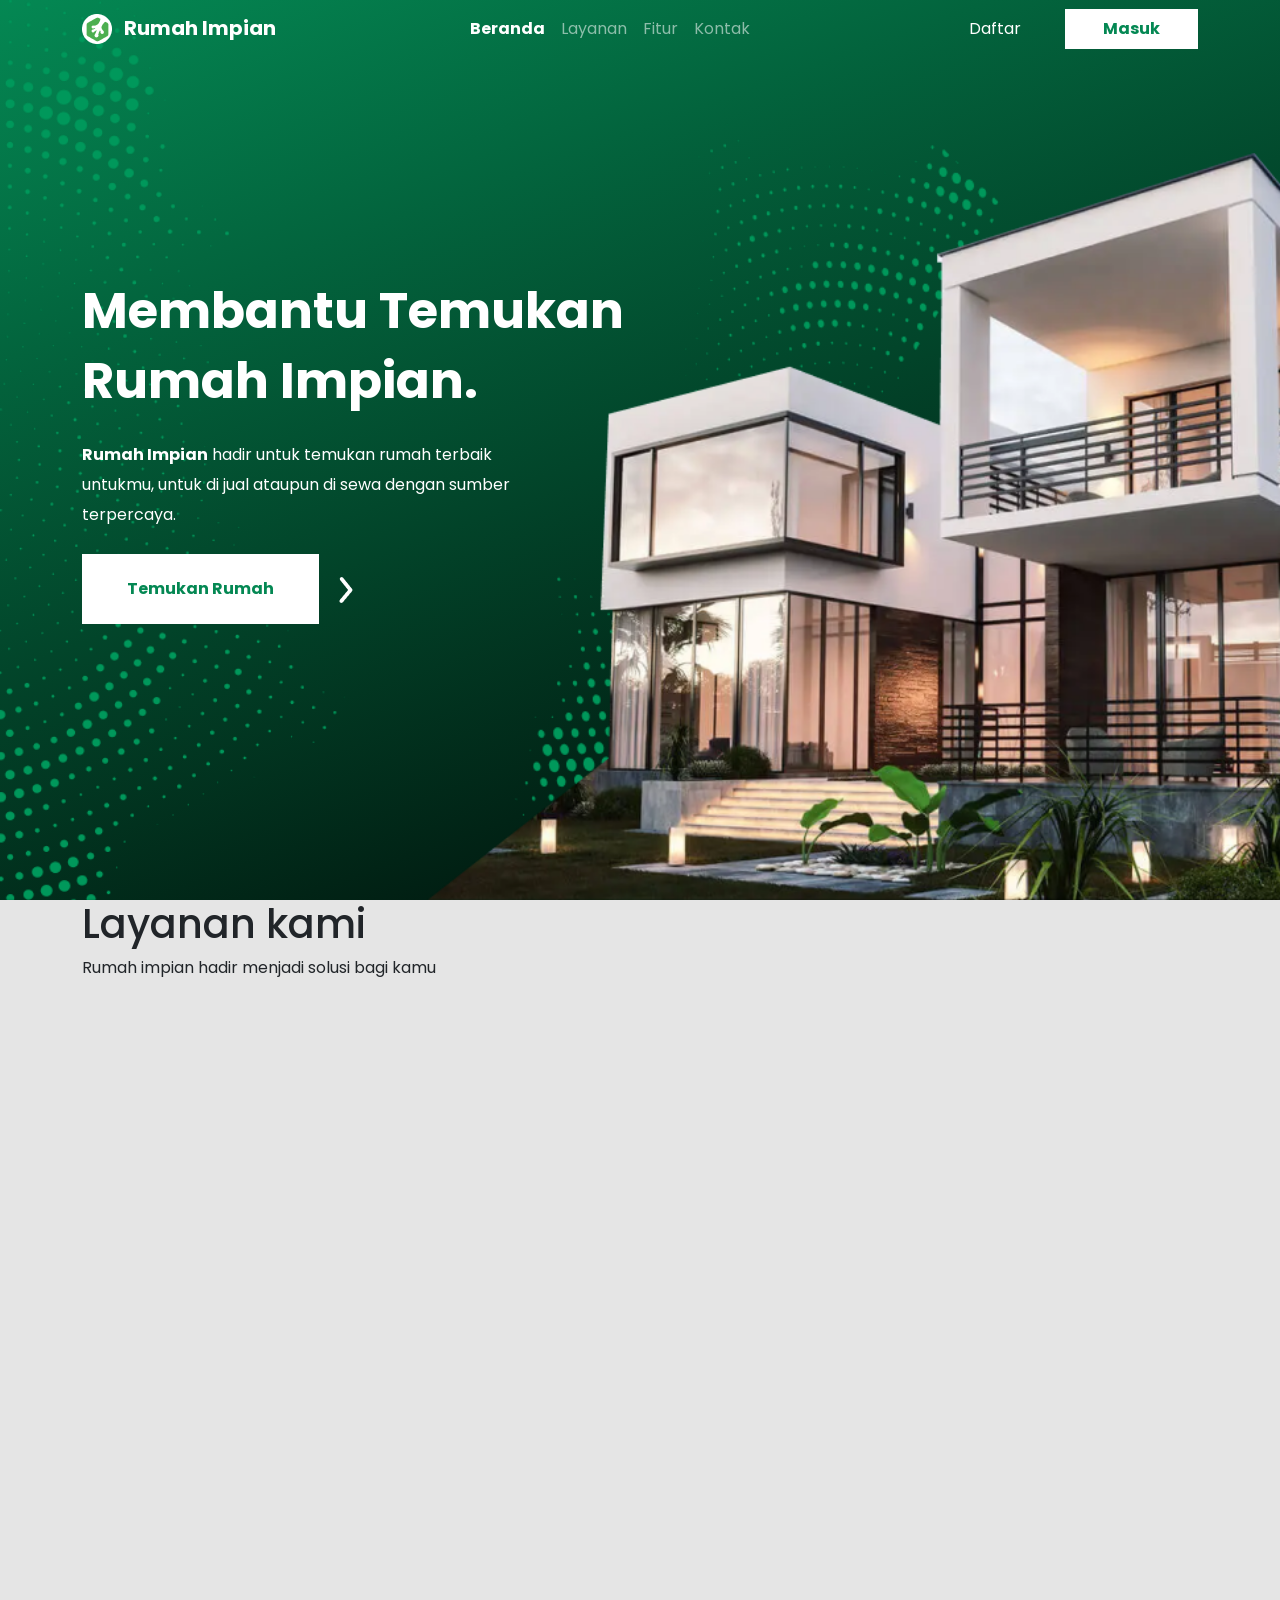
==== index.html @ 8d6813d4 "hero section" ====
<!DOCTYPE html>
<html lang="en">
  <head>
    <meta charset="utf-8" />
    <meta name="viewport" content="width=device-width, initial-scale=1" />
    <title>Rumah Impian</title>
    <link
      href="https://cdn.jsdelivr.net/npm/bootstrap@5.3.8/dist/css/bootstrap.min.css"
      rel="stylesheet"
      integrity="sha384-sRIl4kxILFvY47J16cr9ZwB07vP4J8+LH7qKQnuqkuIAvNWLzeN8tE5YBujZqJLB"
      crossorigin="anonymous"
    />

    <link rel="preconnect" href="https://fonts.googleapis.com" />
    <link rel="preconnect" href="https://fonts.gstatic.com" crossorigin />
    <link
      href="https://fonts.googleapis.com/css2?family=Poppins:wght@400;500;700&display=swap"
      rel="stylesheet"
    />

    <link rel="shortcut icon" href="image/logo rumah impian.png" type="image/x-icon">

    <link rel="stylesheet" href="style.css">
  </head>
  <body>
    <!-- Navbar -->
    <nav class="navbar navbar-expand-lg bg-transparent navbar-dark position-fixed w-100">
      <div class="container">
        <a class="navbar-brand" href="#"> <img src="image/logo rumah impian.png" alt="Logo" width="30" class="d-inline-block align-text-top me-2"> Rumah Impian</a>
        <button
          class="navbar-toggler"
          type="button"
          data-bs-toggle="collapse"
          data-bs-target="#navbarNav"
          aria-controls="navbarNav"
          aria-expanded="false"
          aria-label="Toggle navigation"
        >
          <span class="navbar-toggler-icon"></span>
        </button>
        <div class="collapse navbar-collapse" id="navbarNav">
          <ul class="navbar-nav mx-auto">
            <li class="nav-item">
              <a class="nav-link active" aria-current="page" href="#">Beranda</a>
            </li>
            <li class="nav-item">
              <a class="nav-link" href="#">Layanan</a>
            </li>
            <li class="nav-item">
              <a class="nav-link" href="#">Fitur</a>
            </li>
            <li class="nav-item">
              <a class="nav-link">Kontak</a>
            </li>
          </ul>
          <div>
            <button class="btn-daftar">Daftar</button>
            <button class="btn-masuk">Masuk</button>
          </div>
        </div>
      </div>
    </nav>
    <!-- End Navbar -->

    <!-- section hero -->
    <section id="hero">
      <div class="container h-100">
        <div class="row h-100">
          <div class="col-md-6 my-auto text-hero">
            <h1>Membantu Temukan Rumah Impian.</h1>
            <p class="mt-4 mb-4"><span class="fw-bold">Rumah Impian</span> hadir untuk temukan rumah terbaik untukmu, untuk di jual ataupun di sewa dengan sumber<br> terpercaya.</p>
            <button class="btn-lg">Temukan Rumah </button>
            <img src="image/arrow.png" alt="">
          </div>
        </div>
        <img src="image/hero benner.png" alt="" class="position-absolute end-0 bottom-0 h-100">
        <img src="image/accent baner.png" alt="" class="position-absolute start-0 top-0 h-100 accent-banner">
      </div>
    </section>
    <!--end section layanan-->
    <section id="our-service">
      <div class="container h-100"> 
        <div class="row"></div>
        <div class="col-md"></div>
        <h1>Layanan kami</h1>
        <p>Rumah impian hadir menjadi solusi bagi kamu</p>
      </div>

    </section>
    <!-- End Section hero -->

    <script
      src="https://cdn.jsdelivr.net/npm/bootstrap@5.3.8/dist/js/bootstrap.bundle.min.js"
      integrity="sha384-FKyoEForCGlyvwx9Hj09JcYn3nv7wiPVlz7YYwJrWVcXK/BmnVDxM+D2scQbITxI"
      crossorigin="anonymous"
    ></script>
  </body>
</html>
---- style.css ----
:root{
    --pr-hijau: #048853;
}

body{
    font-family: "Poppins";
    background-color: #E5E5E5;
    
}

.navbar{
    z-index: 3;
}
*{
    z-index: 2;
}
.accent-banner{
    z-index: 1;
}

/* navbar style */
.navbar-brand{
    font-size: 20px;
    font-weight: 700;
}
.nav-link.active{
    font-size: 16px;
    font-weight: 700;
}
.nav-link{
    font-size: 16px;
    font-weight: 400;
}
.btn-masuk{
    width: 133px;
    height: 40px;
    background-color: #fff;
    border: none;
    font-size: 16px;
    font-weight: 700;
    color: var(--pr-hijau);
}
.btn-daftar{
    width: 133px;
    height: 40px;
    background-color: transparent;
    border: none;
    font-size: 16px;
    font-weight: 400;
    color: #fff;
}
/* navbar end */

/* Style Hero */
#hero{
    background: linear-gradient(160deg, var(--pr-hijau), #000);
    height: 100vh;
}
.text-hero h1{
    font-size: 50px;
    font-weight: 700;
    color: #fff;
    line-height: 70px;
}
.text-hero p{
    font-size: 16px;
    font-weight: 400;
    color: #fff;
    line-height: 30px;
    width: 85%;
}
.btn-lg{
    width: 237px;
    height: 70px;
    font-size: 16px;
    font-weight: 700;
    background-color: #fff;
    color: var(--pr-hijau);
    border: none;
}
/* End Style Hero */

/* layanan style */
#our-service{
    height:100vh;
}
/* end layanan */
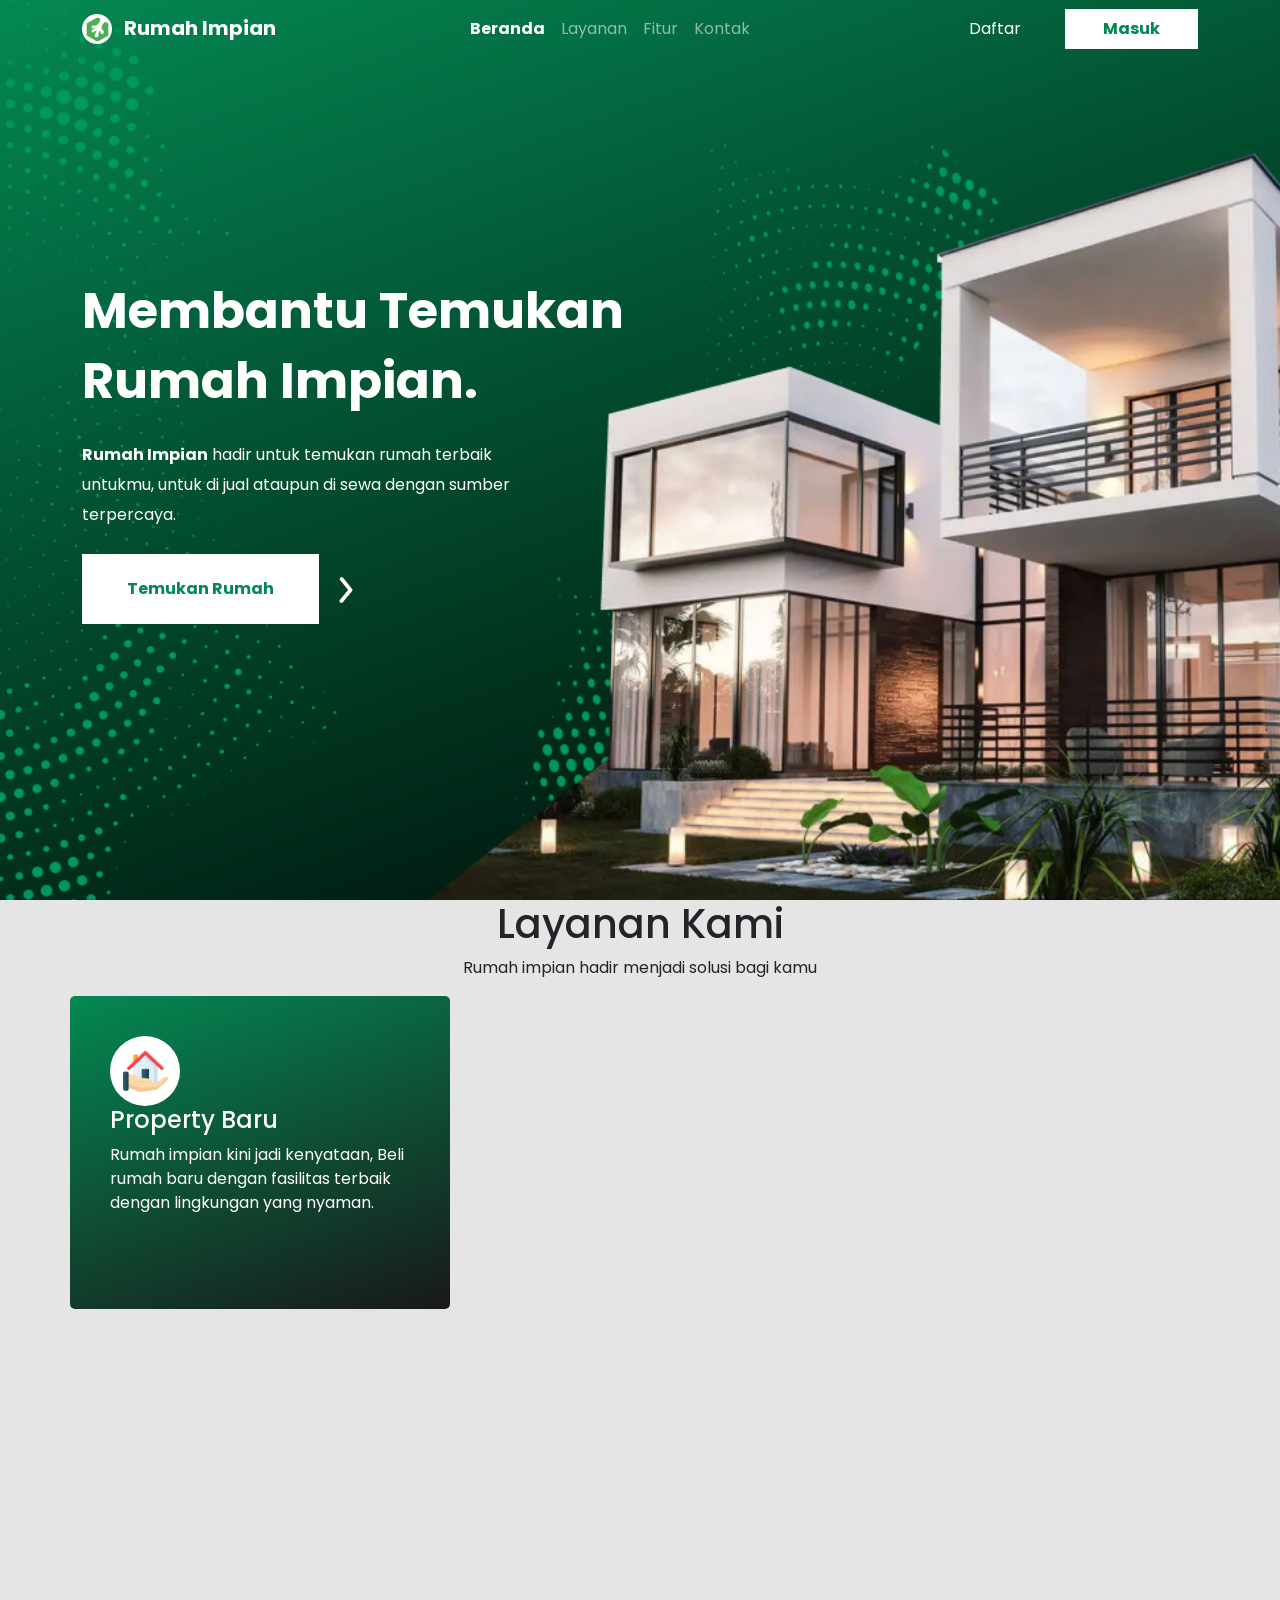
==== commit a5560bd1: "layanan" ====
--- a/index.html
+++ b/index.html
@@ -76,15 +76,32 @@
         <img src="image/hero benner.png" alt="" class="position-absolute end-0 bottom-0 h-100">
         <img src="image/accent baner.png" alt="" class="position-absolute start-0 top-0 h-100 accent-banner">
       </div>
+      
     </section>
     <!--end section layanan-->
     <section id="our-service">
-      <div class="container h-100"> 
-        <div class="row"></div>
-        <div class="col-md"></div>
-        <h1>Layanan kami</h1>
-        <p>Rumah impian hadir menjadi solusi bagi kamu</p>
+     <div class="container">
+      <div class="row">
+        <div class="col-md text-center">
+          <h1>Layanan Kami</h1>
+          <p>Rumah impian hadir menjadi solusi bagi kamu</p>
+        </div>
       </div>
+      <div class="row">
+        <div class="col-md-4 card-layanan">
+          <div class="container-img position-relative">
+            <img src="image/house 1.png" alt="" height="45">
+          </div>
+          <h4>Property Baru</h4>
+          <p>
+            Rumah impian kini jadi kenyataan, Beli 
+            rumah baru dengan fasilitas terbaik
+            dengan lingkungan yang nyaman.
+          </p>
+        </div>
+      </div>
+     </div>
+
 
     </section>
     <!-- End Section hero -->
--- a/style.css
+++ b/style.css
@@ -84,4 +84,24 @@
 #our-service{
     height:100vh;
 }
-/* end layanan */+.container-img{
+    display: flex;
+    justify-content: center;
+    align-items: center;
+    height: 70px;
+    width: 70px;
+    border-radius: 50%;
+   background-color: #fff;
+
+}
+.card-layanan{
+height: 313px;
+padding: 40px;
+background: linear-gradient(160deg, var(--pr-hijau), #000000e4);
+border-radius: 5px;
+color: #fff;
+
+
+}
+
+
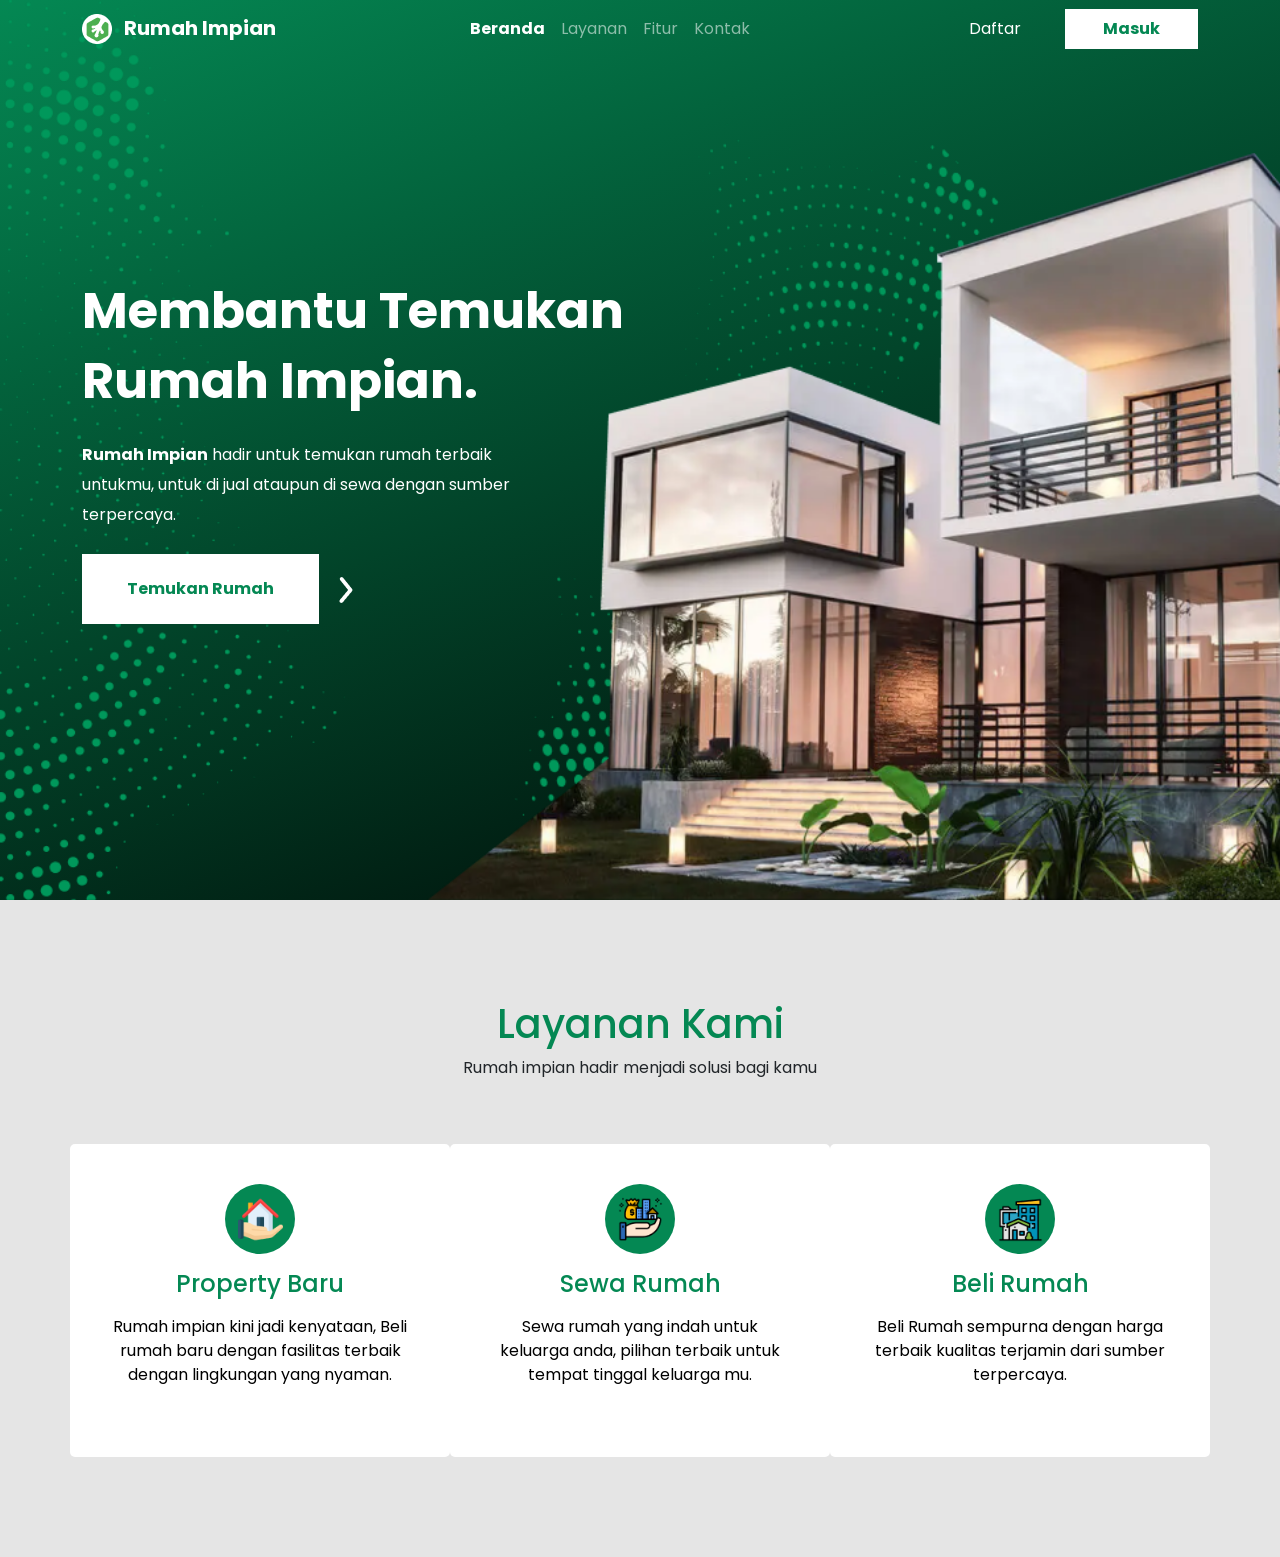
==== commit e5409851: "roww" ====
--- a/index.html
+++ b/index.html
@@ -82,23 +82,48 @@
     <section id="our-service">
      <div class="container">
       <div class="row">
-        <div class="col-md text-center">
-          <h1>Layanan Kami</h1>
+        <div class="col-12 text-center">
+          <h1 class="kaa">Layanan Kami</h1>
           <p>Rumah impian hadir menjadi solusi bagi kamu</p>
         </div>
       </div>
-      <div class="row">
+      <div class="row mt-5 ">
         <div class="col-md-4 card-layanan">
-          <div class="container-img position-relative">
+          <div class="container-img position-relative mx-auto">
             <img src="image/house 1.png" alt="" height="45">
           </div>
-          <h4>Property Baru</h4>
-          <p>
+          <h4 class="mt-3 mb-3 text-center"> Property Baru</h4>
+          <p class=" text-center">
             Rumah impian kini jadi kenyataan, Beli 
             rumah baru dengan fasilitas terbaik
             dengan lingkungan yang nyaman.
           </p>
         </div>
+
+        <div class="col-md-4 card-layanan">
+          <div class="container-img position-relative mx-auto">
+            <img src="image/assets 1 (1).png" alt="" height="45">
+          </div>
+          <h4 class="mt-3 mb-3 text-center">Sewa Rumah</h4>
+          <p class=" text-center">
+            Sewa rumah yang indah untuk keluarga 
+            anda, pilihan terbaik untuk tempat 
+            tinggal keluarga mu.
+          </p>
+        </div>
+
+        <div class="col-md-4 card-layanan">
+          <div class="container-img position-relative mx-auto">
+            <img src="image/town 1.png" alt="" height="45">
+          </div>
+          <h4 class="mt-3 mb-3 text-center">Beli Rumah</h4>
+          <p class=" text-center">
+            Beli Rumah sempurna dengan harga 
+            terbaik kualitas terjamin dari sumber 
+            terpercaya.
+          </p>
+        </div>
+      </div>
       </div>
      </div>
 
--- a/style.css
+++ b/style.css
@@ -82,8 +82,10 @@
 
 /* layanan style */
 #our-service{
-    height:100vh;
+    padding: 100px 0;
 }
+
+
 .container-img{
     display: flex;
     justify-content: center;
@@ -91,17 +93,69 @@
     height: 70px;
     width: 70px;
     border-radius: 50%;
-   background-color: #fff;
+   background-color:var(--pr-hijau);
 
 }
 .card-layanan{
 height: 313px;
 padding: 40px;
+background-color: #fff;
+border-radius: 5px;
+color: #fff;
+
+
+
+}
+
+.card-layanan:hover{
+height: 313px;
+padding: 40px;
 background: linear-gradient(160deg, var(--pr-hijau), #000000e4);
 border-radius: 5px;
-color: #fff;
+
 
 
 }
 
 
+.card-layanan h4{
+ font-size: 24px;
+ font-weight: 500;
+ color:var(--pr-hijau);
+
+}
+
+.card-layanan p{
+    color: #000;
+}
+
+
+.card-layana:hover{
+weight: 313px;
+padding: 40px;
+background: linear-gradient(160deg, var(--pr-hijau), #000000e4);
+border-radius: 5px;
+
+
+}
+
+
+.card-layanan:hover h4{
+ font-size: 24px;
+ font-weight: 500;
+ color: #fff;
+}
+
+.card-layanan:hover p{
+  color: #fff;
+}
+
+.card-layanan:hover .container-img{
+    background-color: #fff;
+
+}
+
+.kaa{
+    color: var(--pr-hijau);
+}
+
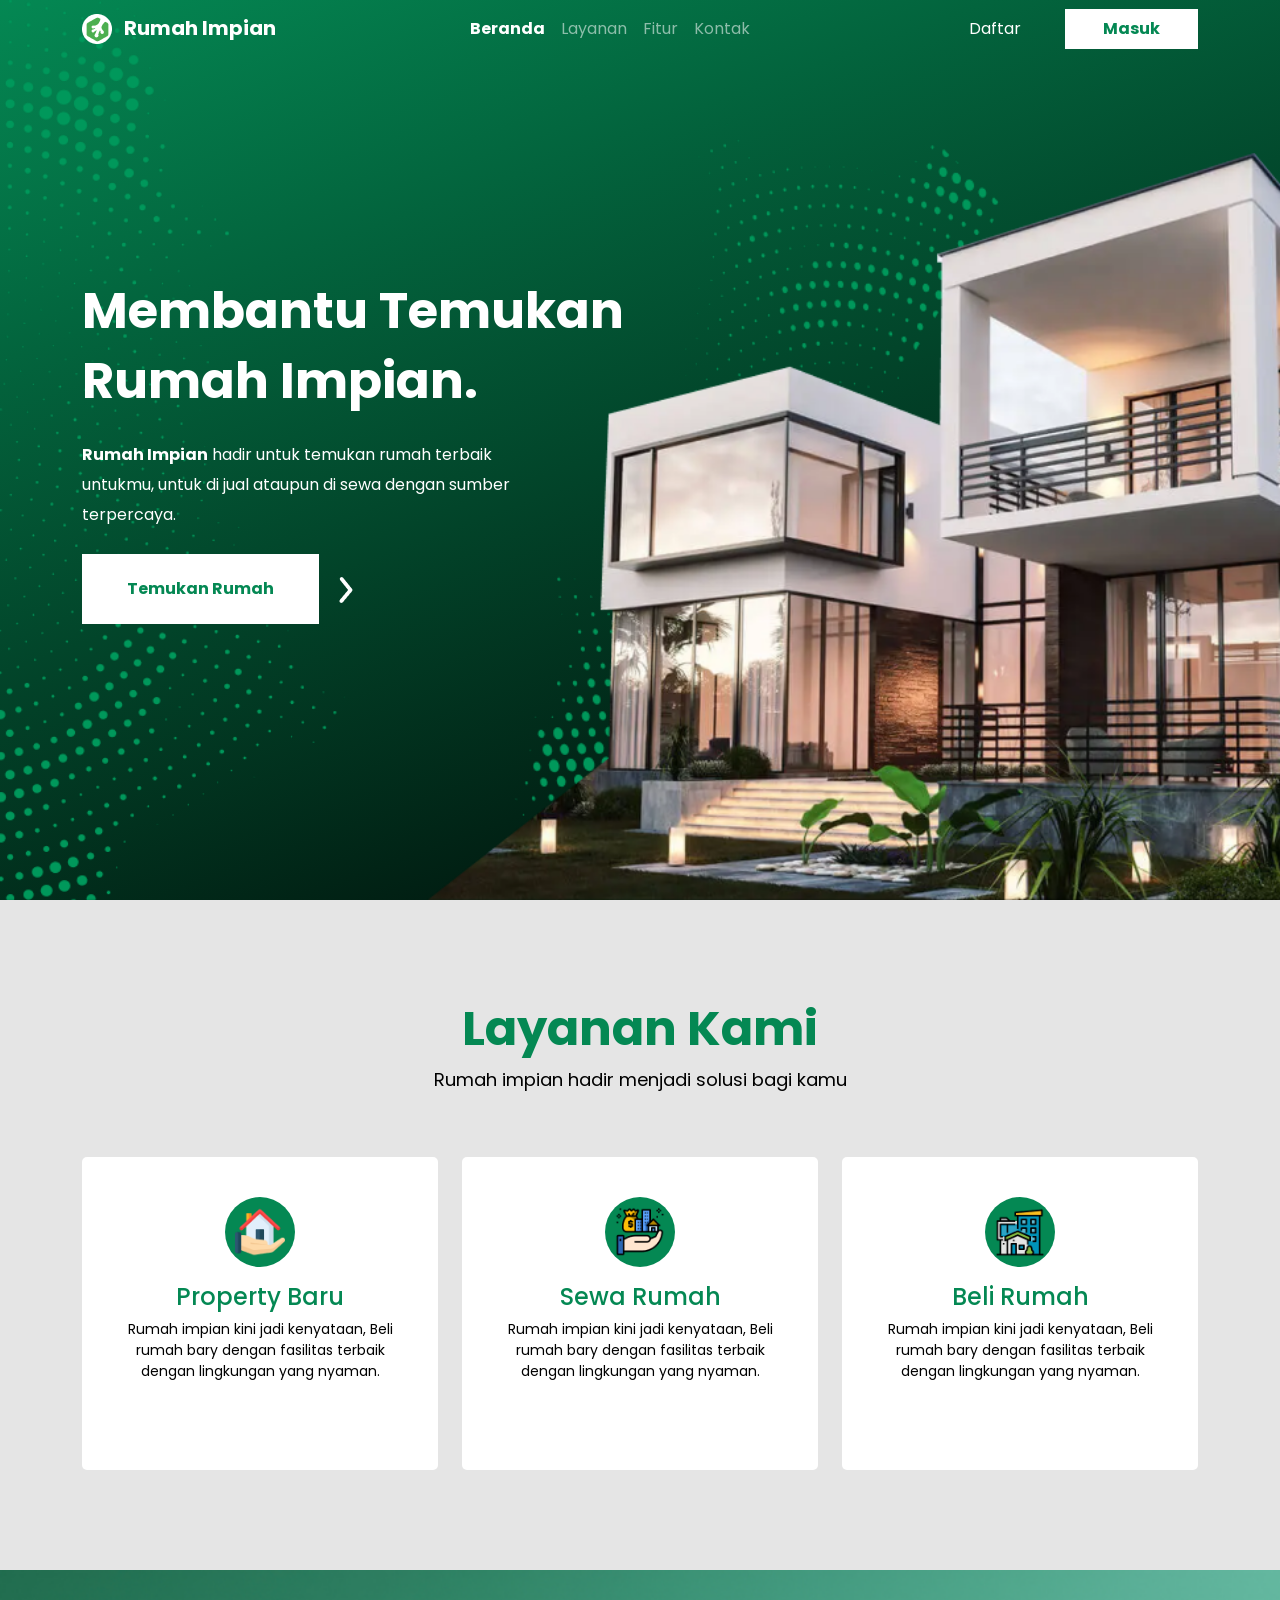
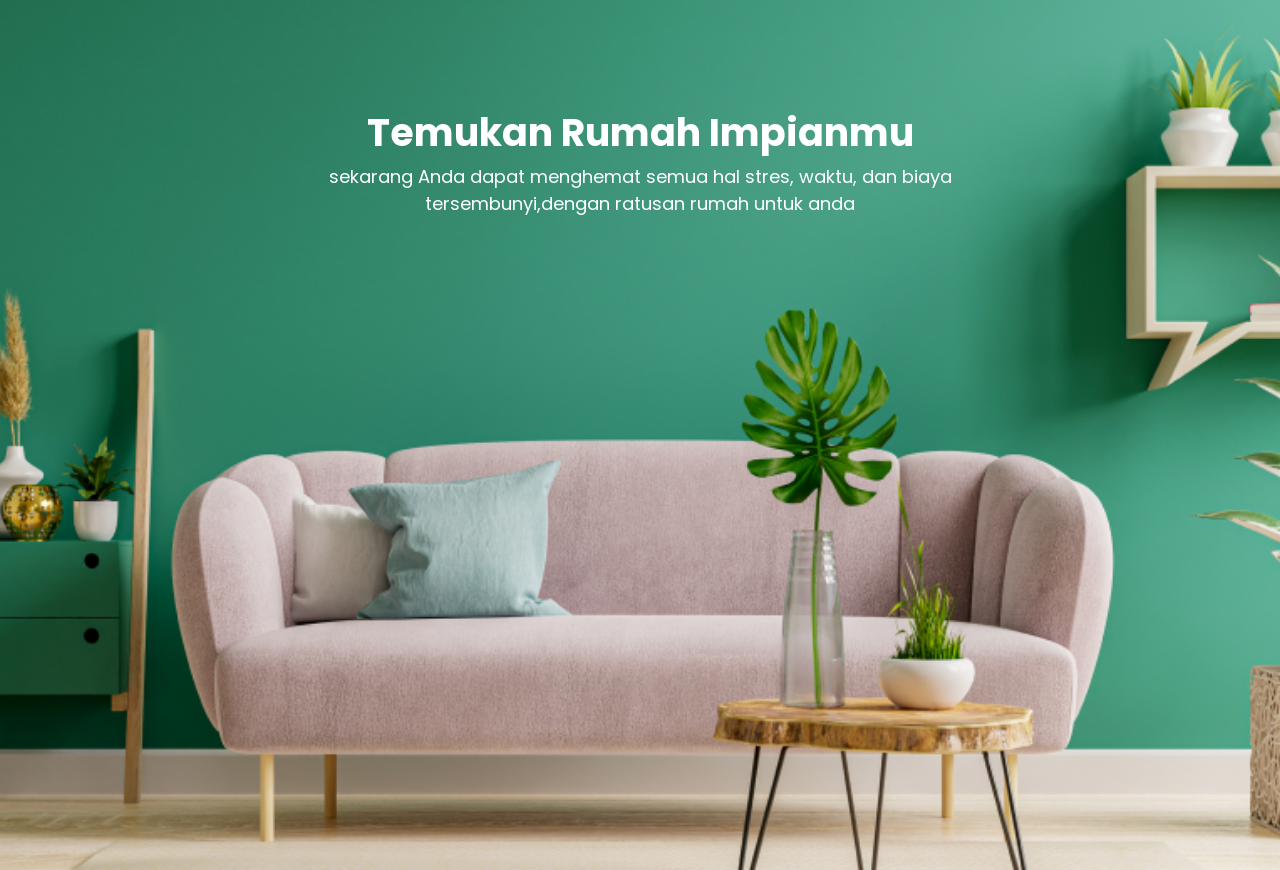
==== commit dd9cbde5: "pesan" ====
--- a/index.html
+++ b/index.html
@@ -68,68 +68,96 @@
         <div class="row h-100">
           <div class="col-md-6 my-auto text-hero">
             <h1>Membantu Temukan Rumah Impian.</h1>
-            <p class="mt-4 mb-4"><span class="fw-bold">Rumah Impian</span> hadir untuk temukan rumah terbaik untukmu, untuk di jual ataupun di sewa dengan sumber<br> terpercaya.</p>
-            <button class="btn-lg">Temukan Rumah </button>
-            <img src="image/arrow.png" alt="">
+            <p class="mt-4 mb-4">
+              <span class="fw-bold">Rumah Impian</span> hadir untuk temukan
+              rumah terbaik untukmu, untuk di jual ataupun di sewa dengan sumber
+              terpercaya.
+            </p>
+            <button class="btn-lg">Temukan Rumah</button>
+            <img src="image/arrow.png" alt="" />
           </div>
         </div>
-        <img src="image/hero benner.png" alt="" class="position-absolute end-0 bottom-0 h-100">
-        <img src="image/accent baner.png" alt="" class="position-absolute start-0 top-0 h-100 accent-banner">
+        <img
+          src="image/hero benner.png"
+          alt=""
+          class="position-absolute end-0 bottom-0 h-100"
+        />
+        <img
+          src="image/accent baner.png"
+          alt=""
+          class="position-absolute start-0 top-0 h-100 accent-banner"
+        />
       </div>
-      
-    </section>
-    <!--end section layanan-->
+   
+    <!-- end section hero -->
+
+
+    <!-- section layanan -->
     <section id="our-service">
-     <div class="container">
-      <div class="row">
-        <div class="col-12 text-center">
-          <h1 class="kaa">Layanan Kami</h1>
-          <p>Rumah impian hadir menjadi solusi bagi kamu</p>
+      <div class="container">
+        <div class="row">
+          <div class="col-12 text-center">
+            <h1>Layanan Kami</h1>
+            <p>Rumah impian hadir menjadi solusi bagi kamu</p>
+          </div>
+        </div>
+        <div class="row mt-5">
+          <div class="col-md-4">
+            <div class="card-layanan text-center">
+              <div class="container-img position-relative mx-auto">
+                <img src="image/house 1.png" alt="" class="position-absolute top-50 start-50 translate-middle" height="50"/>
+              </div>
+              <h4 class="mt-3">Property Baru</h4>
+              <p class="mt-2">
+                Rumah impian kini jadi kenyataan, Beli rumah bary dengan
+                fasilitas terbaik dengan lingkungan yang nyaman.
+              </p>
+            </div>
+          </div>
+          <div class="col-md-4">
+            <div class="card-layanan text-center">
+              <div class="container-img position-relative mx-auto">
+                <img src="image/assets 1 (1).png" alt="" class="position-absolute top-50 start-50 translate-middle" height="50"/>
+              </div>
+              <h4 class="mt-3">Sewa Rumah</h4>
+              <p class="mt-2">
+                Rumah impian kini jadi kenyataan, Beli rumah bary dengan
+                fasilitas terbaik dengan lingkungan yang nyaman.
+              </p>
+            </div>
+          </div>
+          <div class="col-md-4">
+            <div class="card-layanan text-center">
+              <div class="container-img position-relative mx-auto">
+                <img src="image/town 1.png" alt="" class="position-absolute top-50 start-50 translate-middle" height="50"/>
+              </div>
+              <h4 class="mt-3">Beli Rumah</h4>
+              <p class="mt-2">
+                Rumah impian kini jadi kenyataan, Beli rumah bary dengan
+                fasilitas terbaik dengan lingkungan yang nyaman.
+              </p>
+            </div>
+          </div>
         </div>
       </div>
-      <div class="row mt-5 ">
-        <div class="col-md-4 card-layanan">
-          <div class="container-img position-relative mx-auto">
-            <img src="image/house 1.png" alt="" height="45">
+    </section>
+
+    <!-- end section layanan -->
+
+    <!--secion temukan rumah-->
+    <section id ="temukan-rumah">
+      <div class="con">
+        <div class="row">
+          <div class="col-12 text-center">
+            <h1 class="tmk-rumah">Temukan Rumah Impianmu</h1>
+            <p class="sub-tmk-rmh">sekarang Anda dapat menghemat semua hal stres, waktu,
+              dan biaya<br> tersembunyi,dengan ratusan rumah untuk anda</p>
+
           </div>
-          <h4 class="mt-3 mb-3 text-center"> Property Baru</h4>
-          <p class=" text-center">
-            Rumah impian kini jadi kenyataan, Beli 
-            rumah baru dengan fasilitas terbaik
-            dengan lingkungan yang nyaman.
-          </p>
-        </div>
-
-        <div class="col-md-4 card-layanan">
-          <div class="container-img position-relative mx-auto">
-            <img src="image/assets 1 (1).png" alt="" height="45">
-          </div>
-          <h4 class="mt-3 mb-3 text-center">Sewa Rumah</h4>
-          <p class=" text-center">
-            Sewa rumah yang indah untuk keluarga 
-            anda, pilihan terbaik untuk tempat 
-            tinggal keluarga mu.
-          </p>
-        </div>
-
-        <div class="col-md-4 card-layanan">
-          <div class="container-img position-relative mx-auto">
-            <img src="image/town 1.png" alt="" height="45">
-          </div>
-          <h4 class="mt-3 mb-3 text-center">Beli Rumah</h4>
-          <p class=" text-center">
-            Beli Rumah sempurna dengan harga 
-            terbaik kualitas terjamin dari sumber 
-            terpercaya.
-          </p>
         </div>
       </div>
-      </div>
-     </div>
-
-
-    </section>
-    <!-- End Section hero -->
+      </section>
+    <!--end section temukan rumah-->
 
     <script
       src="https://cdn.jsdelivr.net/npm/bootstrap@5.3.8/dist/js/bootstrap.bundle.min.js"
--- a/style.css
+++ b/style.css
@@ -83,79 +83,86 @@
 /* layanan style */
 #our-service{
     padding: 100px 0;
+    width: 100%;
+}
+h1{
+    font-size: 48px;
+    font-weight: 700;
+    color: var(--pr-hijau);
+}
+p{
+    font-size: 18px;
+    font-weight: 400;
+    color: #000;
+}
+.card-layanan{
+    height: 313px;
+    border-radius: 5px;
+    background-color: #fff;
+    padding: 40px;
+    transition: all 0.1s ease-in;
+}
+.container-img{
+    height: 70px;
+    width: 70px;
+    background-color: var(--pr-hijau);
+    border-radius: 50%;
+    transition: all 0.1s ease-in;
+}
+.card-layanan h4{
+    font-size: 24px;
+    font-weight: 500;
+    color:var(--pr-hijau);
+    transition: all 0.1s ease-in;
+}
+.card-layanan p{
+    font-size: 14px;
+    font-weight: 400;
+    color:#000;
+    transition: all 0.1s ease-in;
 }
 
+/* hover card */
+.card-layanan:hover{
+    background: linear-gradient(160deg, var(--pr-hijau), #000);
+    transition: all 0.1s ease-in;
+}
+.card-layanan:hover .container-img{
+    background-color: #fff;
+    transition: all 0.1s ease-in;
+}
+.card-layanan:hover h4{
+    color: #fff;
+    transition: all 0.1s ease-in;
+}
+.card-layanan:hover p{
+    color: #fff;
+    transition: all 0.1s ease-in;
+}
+/* end hover card */
+/* end layanan */
 
-.container-img{
-    display: flex;
-    justify-content: center;
-    align-items: center;
-    height: 70px;
-    width: 70px;
-    border-radius: 50%;
-   background-color:var(--pr-hijau);
-
-}
-.card-layanan{
-height: 313px;
-padding: 40px;
-background-color: #fff;
-border-radius: 5px;
-color: #fff;
-
-
+/* style temukan rumah */
+#temukan-rumah{
+ height: 100vh;
+ background-image: url(image/bebas.png);
+ background-repeat: no-repeat;
+ background-size: cover;
+ background-position: center;
 
 }
 
-.card-layanan:hover{
-height: 313px;
-padding: 40px;
-background: linear-gradient(160deg, var(--pr-hijau), #000000e4);
-border-radius: 5px;
-
-
+.tmk-rumah{
+font-size: 38px;
+font-weight: 700;
+color: #fff;
+margin-top: 140px;
 
 }
 
-
-.card-layanan h4{
- font-size: 24px;
- font-weight: 500;
- color:var(--pr-hijau);
+.sub-tmk-rmh{
+font-weight: 400;
+color: #fff;
 
 }
-
-.card-layanan p{
-    color: #000;
-}
-
-
-.card-layana:hover{
-weight: 313px;
-padding: 40px;
-background: linear-gradient(160deg, var(--pr-hijau), #000000e4);
-border-radius: 5px;
-
-
-}
-
-
-.card-layanan:hover h4{
- font-size: 24px;
- font-weight: 500;
- color: #fff;
-}
-
-.card-layanan:hover p{
-  color: #fff;
-}
-
-.card-layanan:hover .container-img{
-    background-color: #fff;
-
-}
-
-.kaa{
-    color: var(--pr-hijau);
-}
-
+/*end style temukan rumah*/
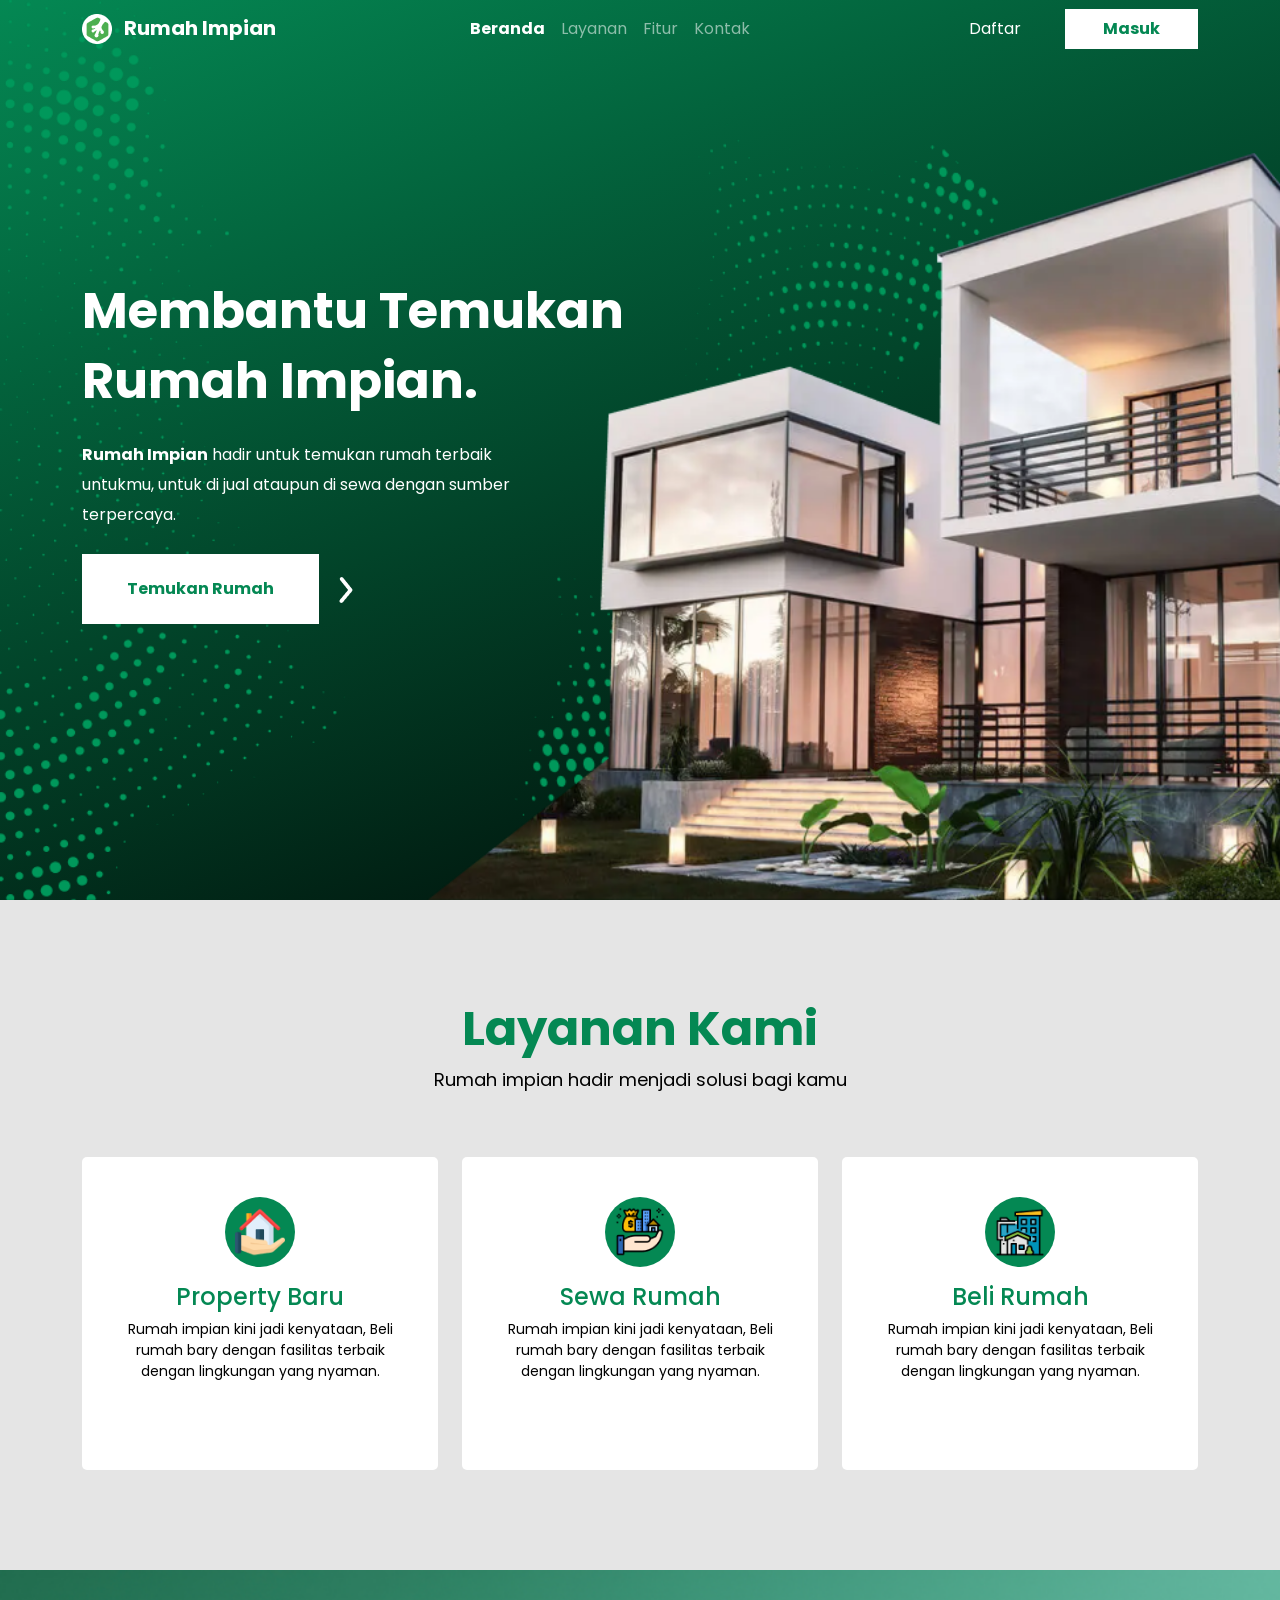
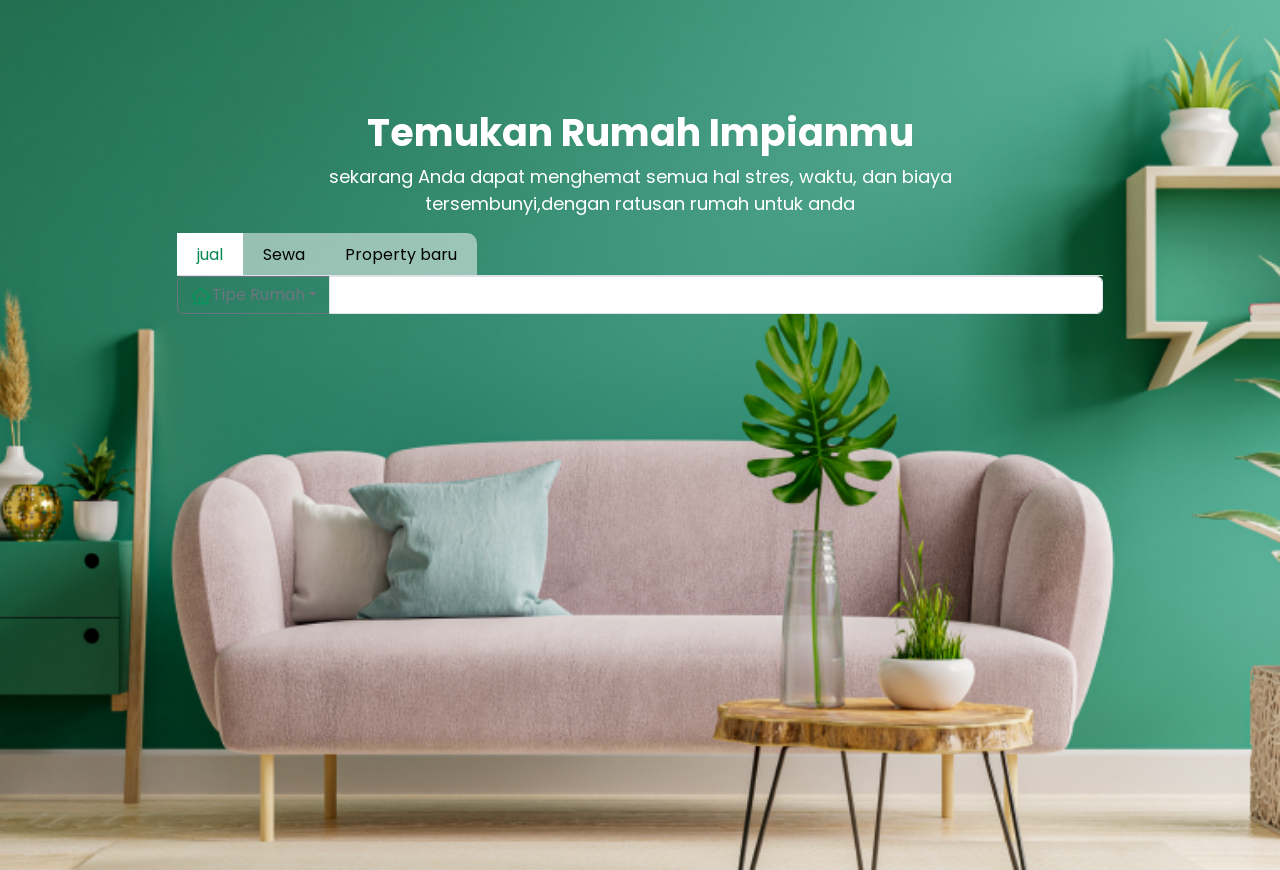
==== commit 8530659e: "beres bikin teb-teb" ====
--- a/index.html
+++ b/index.html
@@ -1,94 +1,75 @@
 <!DOCTYPE html>
 <html lang="en">
-  <head>
-    <meta charset="utf-8" />
-    <meta name="viewport" content="width=device-width, initial-scale=1" />
-    <title>Rumah Impian</title>
-    <link
-      href="https://cdn.jsdelivr.net/npm/bootstrap@5.3.8/dist/css/bootstrap.min.css"
-      rel="stylesheet"
-      integrity="sha384-sRIl4kxILFvY47J16cr9ZwB07vP4J8+LH7qKQnuqkuIAvNWLzeN8tE5YBujZqJLB"
-      crossorigin="anonymous"
-    />
 
-    <link rel="preconnect" href="https://fonts.googleapis.com" />
-    <link rel="preconnect" href="https://fonts.gstatic.com" crossorigin />
-    <link
-      href="https://fonts.googleapis.com/css2?family=Poppins:wght@400;500;700&display=swap"
-      rel="stylesheet"
-    />
+<head>
+  <meta charset="utf-8" />
+  <meta name="viewport" content="width=device-width, initial-scale=1" />
+  <title>Rumah Impian</title>
+  <link href="https://cdn.jsdelivr.net/npm/bootstrap@5.3.8/dist/css/bootstrap.min.css" rel="stylesheet"
+    integrity="sha384-sRIl4kxILFvY47J16cr9ZwB07vP4J8+LH7qKQnuqkuIAvNWLzeN8tE5YBujZqJLB" crossorigin="anonymous" />
 
-    <link rel="shortcut icon" href="image/logo rumah impian.png" type="image/x-icon">
+  <link rel="preconnect" href="https://fonts.googleapis.com" />
+  <link rel="preconnect" href="https://fonts.gstatic.com" crossorigin />
+  <link href="https://fonts.googleapis.com/css2?family=Poppins:wght@400;500;700&display=swap" rel="stylesheet" />
 
-    <link rel="stylesheet" href="style.css">
-  </head>
-  <body>
-    <!-- Navbar -->
-    <nav class="navbar navbar-expand-lg bg-transparent navbar-dark position-fixed w-100">
-      <div class="container">
-        <a class="navbar-brand" href="#"> <img src="image/logo rumah impian.png" alt="Logo" width="30" class="d-inline-block align-text-top me-2"> Rumah Impian</a>
-        <button
-          class="navbar-toggler"
-          type="button"
-          data-bs-toggle="collapse"
-          data-bs-target="#navbarNav"
-          aria-controls="navbarNav"
-          aria-expanded="false"
-          aria-label="Toggle navigation"
-        >
-          <span class="navbar-toggler-icon"></span>
-        </button>
-        <div class="collapse navbar-collapse" id="navbarNav">
-          <ul class="navbar-nav mx-auto">
-            <li class="nav-item">
-              <a class="nav-link active" aria-current="page" href="#">Beranda</a>
-            </li>
-            <li class="nav-item">
-              <a class="nav-link" href="#">Layanan</a>
-            </li>
-            <li class="nav-item">
-              <a class="nav-link" href="#">Fitur</a>
-            </li>
-            <li class="nav-item">
-              <a class="nav-link">Kontak</a>
-            </li>
-          </ul>
-          <div>
-            <button class="btn-daftar">Daftar</button>
-            <button class="btn-masuk">Masuk</button>
-          </div>
+  <link rel="shortcut icon" href="image/logo rumah impian.png" type="image/x-icon">
+
+  <link rel="stylesheet" href="style.css">
+</head>
+
+<body>
+  <!-- Navbar -->
+  <nav class="navbar navbar-expand-lg bg-transparent navbar-dark position-fixed w-100">
+    <div class="container">
+      <a class="navbar-brand" href="#"> <img src="image/logo rumah impian.png" alt="Logo" width="30"
+          class="d-inline-block align-text-top me-2"> Rumah Impian</a>
+      <button class="navbar-toggler" type="button" data-bs-toggle="collapse" data-bs-target="#navbarNav"
+        aria-controls="navbarNav" aria-expanded="false" aria-label="Toggle navigation">
+        <span class="navbar-toggler-icon"></span>
+      </button>
+      <div class="collapse navbar-collapse" id="navbarNav">
+        <ul class="navbar-nav mx-auto">
+          <li class="nav-item">
+            <a class="nav-link active" aria-current="page" href="#">Beranda</a>
+          </li>
+          <li class="nav-item">
+            <a class="nav-link" href="#">Layanan</a>
+          </li>
+          <li class="nav-item">
+            <a class="nav-link" href="#">Fitur</a>
+          </li>
+          <li class="nav-item">
+            <a class="nav-link">Kontak</a>
+          </li>
+        </ul>
+        <div>
+          <button class="btn-daftar">Daftar</button>
+          <button class="btn-masuk">Masuk</button>
         </div>
       </div>
-    </nav>
-    <!-- End Navbar -->
+    </div>
+  </nav>
+  <!-- End Navbar -->
 
-    <!-- section hero -->
-    <section id="hero">
-      <div class="container h-100">
-        <div class="row h-100">
-          <div class="col-md-6 my-auto text-hero">
-            <h1>Membantu Temukan Rumah Impian.</h1>
-            <p class="mt-4 mb-4">
-              <span class="fw-bold">Rumah Impian</span> hadir untuk temukan
-              rumah terbaik untukmu, untuk di jual ataupun di sewa dengan sumber
-              terpercaya.
-            </p>
-            <button class="btn-lg">Temukan Rumah</button>
-            <img src="image/arrow.png" alt="" />
-          </div>
+  <!-- section hero -->
+  <section id="hero">
+    <div class="container h-100">
+      <div class="row h-100">
+        <div class="col-md-6 my-auto text-hero">
+          <h1>Membantu Temukan Rumah Impian.</h1>
+          <p class="mt-4 mb-4">
+            <span class="fw-bold">Rumah Impian</span> hadir untuk temukan
+            rumah terbaik untukmu, untuk di jual ataupun di sewa dengan sumber
+            terpercaya.
+          </p>
+          <button class="btn-lg">Temukan Rumah</button>
+          <img src="image/arrow.png" alt="" />
         </div>
-        <img
-          src="image/hero benner.png"
-          alt=""
-          class="position-absolute end-0 bottom-0 h-100"
-        />
-        <img
-          src="image/accent baner.png"
-          alt=""
-          class="position-absolute start-0 top-0 h-100 accent-banner"
-        />
       </div>
-   
+      <img src="image/hero benner.png" alt="" class="position-absolute end-0 bottom-0 h-100" />
+      <img src="image/accent baner.png" alt="" class="position-absolute start-0 top-0 h-100 accent-banner" />
+    </div>
+
     <!-- end section hero -->
 
 
@@ -105,7 +86,8 @@
           <div class="col-md-4">
             <div class="card-layanan text-center">
               <div class="container-img position-relative mx-auto">
-                <img src="image/house 1.png" alt="" class="position-absolute top-50 start-50 translate-middle" height="50"/>
+                <img src="image/house 1.png" alt="" class="position-absolute top-50 start-50 translate-middle"
+                  height="50" />
               </div>
               <h4 class="mt-3">Property Baru</h4>
               <p class="mt-2">
@@ -117,7 +99,8 @@
           <div class="col-md-4">
             <div class="card-layanan text-center">
               <div class="container-img position-relative mx-auto">
-                <img src="image/assets 1 (1).png" alt="" class="position-absolute top-50 start-50 translate-middle" height="50"/>
+                <img src="image/assets 1 (1).png" alt="" class="position-absolute top-50 start-50 translate-middle"
+                  height="50" />
               </div>
               <h4 class="mt-3">Sewa Rumah</h4>
               <p class="mt-2">
@@ -129,7 +112,8 @@
           <div class="col-md-4">
             <div class="card-layanan text-center">
               <div class="container-img position-relative mx-auto">
-                <img src="image/town 1.png" alt="" class="position-absolute top-50 start-50 translate-middle" height="50"/>
+                <img src="image/town 1.png" alt="" class="position-absolute top-50 start-50 translate-middle"
+                  height="50" />
               </div>
               <h4 class="mt-3">Beli Rumah</h4>
               <p class="mt-2">
@@ -145,8 +129,8 @@
     <!-- end section layanan -->
 
     <!--secion temukan rumah-->
-    <section id ="temukan-rumah">
-      <div class="con">
+    <section id="temukan-rumah">
+      <div class="container">
         <div class="row">
           <div class="col-12 text-center">
             <h1 class="tmk-rumah">Temukan Rumah Impianmu</h1>
@@ -155,14 +139,57 @@
 
           </div>
         </div>
+        <div class="row">
+          <div class="col-10 mx-auto">
+            <ul class="nav nav-tabs" id="myTab" role="tablist">
+              <li class="nav-item" role="presentation">
+                <button class="btn-tab jual active" id="home-tab" data-bs-toggle="tab" data-bs-target="#home-tab-pane"
+                  type="button" role="tab" aria-controls="home-tab-pane" aria-selected="true">jual</button>
+              </li>
+              <li class="nav-item" role="presentation">
+                <button class="btn-tab" id="profile-tab" data-bs-toggle="tab" data-bs-target="#profile-tab-pane"
+                  type="button" role="tab" aria-controls="profile-tab-pane" aria-selected="false">Sewa</button>
+              </li>
+              <li class="nav-item" role="presentation">
+                <button class="btn-tab property" id="contact-tab" data-bs-toggle="tab" data-bs-target="#contact-tab-pane"
+                  type="button" role="tab" aria-controls="contact-tab-pane" aria-selected="false">Property baru</button>
+              </li>
+
+            </ul>
+            <div class="tab-content" id="myTabContent">
+              <div class="tab-pane fade show active" id="home-tab-pane" role="tabpanel" aria-labelledby="home-tab"
+                tabindex="0">
+                <div class="input-group mb-3">
+                  <button class="btn btn-outline-secondary dropdown-toggle" type="button" data-bs-toggle="dropdown"
+                    aria-expanded="false"> <img src="image/Vector.png" height="20" width="22">Tipe Rumah</button>
+                  <ul class="dropdown-menu">
+                    <li><a class="dropdown-item" href="#">Action</a></li>
+                    <li><a class="dropdown-item" href="#">Another action</a></li>
+                    <li><a class="dropdown-item" href="#">Something else here</a></li>
+                    <li>
+                      <hr class="dropdown-divider">
+                    </li>
+                    <li><a class="dropdown-item" href="#">Separated link</a></li>
+                  </ul>
+                  <input type="text" class="form-control" aria-label="Text input with dropdown button">
+                </div>
+              </div>
+              <div class="tab-pane fade" id="profile-tab-pane" role="tabpanel" aria-labelledby="profile-tab"
+                tabindex="0">Jual rumah</div>
+              <div class="tab-pane fade" id="contact-tab-pane" role="tabpanel" aria-labelledby="contact-tab"
+                tabindex="0">property baru</div>
+              
+            </div>
+
+          </div>
+        </div>
       </div>
-      </section>
+    </section>
     <!--end section temukan rumah-->
 
-    <script
-      src="https://cdn.jsdelivr.net/npm/bootstrap@5.3.8/dist/js/bootstrap.bundle.min.js"
+    <script src="https://cdn.jsdelivr.net/npm/bootstrap@5.3.8/dist/js/bootstrap.bundle.min.js"
       integrity="sha384-FKyoEForCGlyvwx9Hj09JcYn3nv7wiPVlz7YYwJrWVcXK/BmnVDxM+D2scQbITxI"
-      crossorigin="anonymous"
-    ></script>
-  </body>
+      crossorigin="anonymous"></script>
+</body>
+
 </html>
--- a/style.css
+++ b/style.css
@@ -165,4 +165,41 @@
 color: #fff;
 
 }
+
+
+.btn-tab{
+
+    height: 42px;
+    color: #000;
+    background-color: rgb(255,255,255, 0.5);
+    border: none;
+    padding: 10px 20px 10px 20px;
+    font-size: 18ox;
+    font-weight: 400px;
+} 
+
+.jual{
+    border-radius: 10 0 0 0;
+}
+
+.property{
+
+    border-radius: 0 10px 0 0;
+}
+
+.btn-tab.active{
+
+    height: 42px;
+    color:var(--pr-hijau);
+    background-color:#fff;
+    border: none;
+    padding: 10px 20px 10px 20px;
+    font-size: 18ox;
+    font-weight: 400px;
+
+    transition: all 0.3s ease-in;
+} 
+
+
+
 /*end style temukan rumah*/
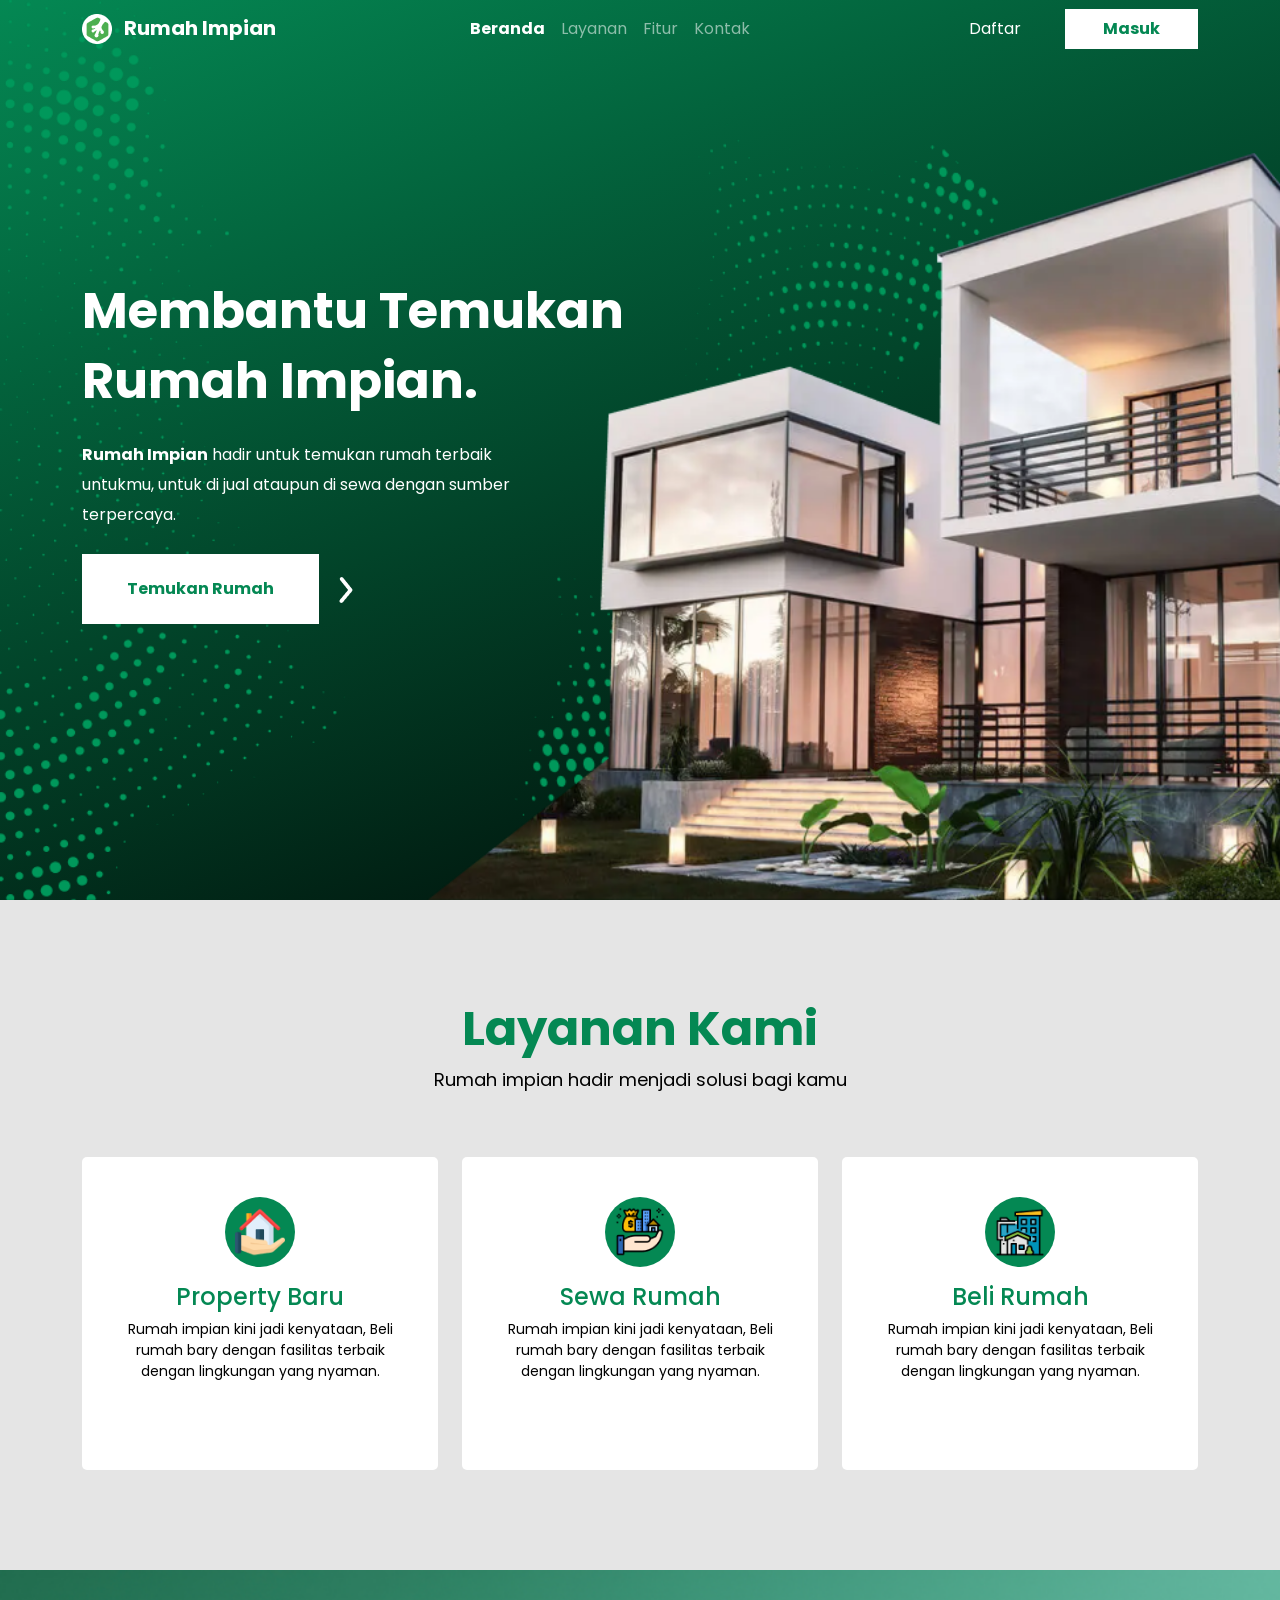
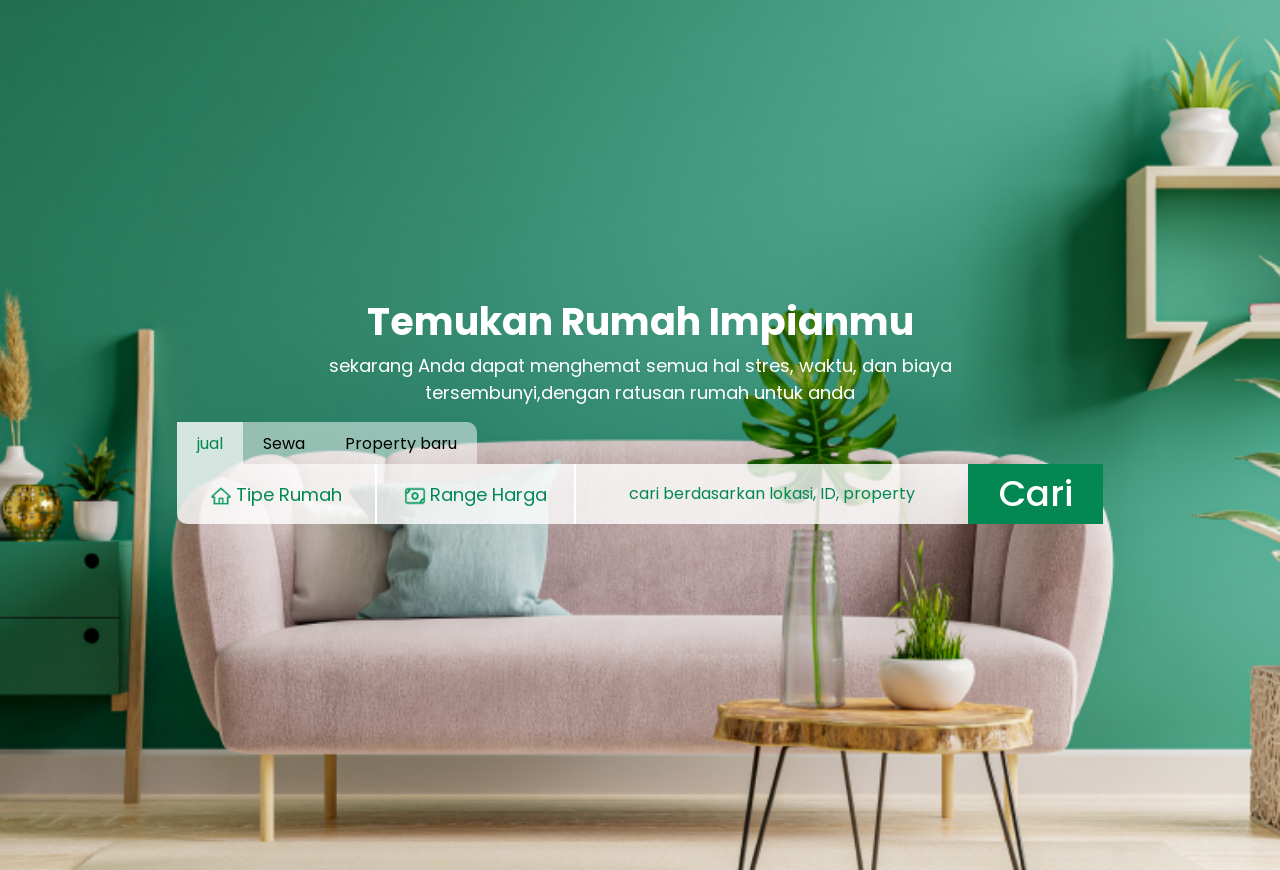
==== commit 6d8a2d4c: "mengedit tombol pencarian dan yang lain-lainnya" ====
--- a/index.html
+++ b/index.html
@@ -107,6 +107,8 @@
                 Rumah impian kini jadi kenyataan, Beli rumah bary dengan
                 fasilitas terbaik dengan lingkungan yang nyaman.
               </p>
+              
+              
             </div>
           </div>
           <div class="col-md-4">
@@ -129,7 +131,7 @@
     <!-- end section layanan -->
 
     <!--secion temukan rumah-->
-    <section id="temukan-rumah">
+    <section id="temukan-rumah" class= "d-flex align-items-center">
       <div class="container">
         <div class="row">
           <div class="col-12 text-center">
@@ -143,7 +145,7 @@
           <div class="col-10 mx-auto">
             <ul class="nav nav-tabs" id="myTab" role="tablist">
               <li class="nav-item" role="presentation">
-                <button class="btn-tab jual active" id="home-tab" data-bs-toggle="tab" data-bs-target="#home-tab-pane"
+                <button class="btn-tab jual active" id="Jual" data-bs-toggle="tab" data-bs-target="#home-tab-pane"
                   type="button" role="tab" aria-controls="home-tab-pane" aria-selected="true">jual</button>
               </li>
               <li class="nav-item" role="presentation">
@@ -151,34 +153,103 @@
                   type="button" role="tab" aria-controls="profile-tab-pane" aria-selected="false">Sewa</button>
               </li>
               <li class="nav-item" role="presentation">
-                <button class="btn-tab property" id="contact-tab" data-bs-toggle="tab" data-bs-target="#contact-tab-pane"
-                  type="button" role="tab" aria-controls="contact-tab-pane" aria-selected="false">Property baru</button>
+                <button class="btn-tab property" id="contact-tab" data-bs-toggle="tab"
+                  data-bs-target="#contact-tab-pane" type="button" role="tab" aria-controls="contact-tab-pane"
+                  aria-selected="false">Property baru</button>
               </li>
 
             </ul>
             <div class="tab-content" id="myTabContent">
-              <div class="tab-pane fade show active" id="home-tab-pane" role="tabpanel" aria-labelledby="home-tab"
+              <div class="tab-pane fade show active" id="home-tab-pane" role="tabpanel" aria-labelledby="Jual-tab"
                 tabindex="0">
                 <div class="input-group mb-3">
-                  <button class="btn btn-outline-secondary dropdown-toggle" type="button" data-bs-toggle="dropdown"
-                    aria-expanded="false"> <img src="image/Vector.png" height="20" width="22">Tipe Rumah</button>
-                  <ul class="dropdown-menu">
-                    <li><a class="dropdown-item" href="#">Action</a></li>
-                    <li><a class="dropdown-item" href="#">Another action</a></li>
-                    <li><a class="dropdown-item" href="#">Something else here</a></li>
-                    <li>
-                      <hr class="dropdown-divider">
-                    </li>
-                    <li><a class="dropdown-item" href="#">Separated link</a></li>
-                  </ul>
-                  <input type="text" class="form-control" aria-label="Text input with dropdown button">
+                  <button class="btn-search" type="button"data-bs-toggle="dropdown"
+                    aria-expanded="false"> <img src="image/Vector.png" height="20" width="22" class="me-1">Tipe Rumah
+                  </button>
+                  <ul class="dropdown-menu">
+                    <li><a class="dropdown-item" href="#">Action</a></li>
+                    <li><a class="dropdown-item" href="#">Another action</a></li>
+                    <li><a class="dropdown-item" href="#">Something else here</a></li>
+                    <li>
+                      <hr class="dropdown-divider">
+                    </li>
+                    <li><a class="dropdown-item" href="#">Separated link</a></li>
+                  </ul>
+                  <button class="btn-search" type="button"     data-bs-toggle="dropdown"
+                    aria-expanded="false"> <img src="image/duit.png" height="24" width="22" class="me-1">Range Harga
+                  </button>
+                  <ul class="dropdown-menu">
+                    <li><a class="dropdown-item" href="#">Action</a></li>
+                    <li><a class="dropdown-item" href="#">Another action</a></li>
+                    <li><a class="dropdown-item" href="#">Something else here</a></li>
+                    <li>
+                      <hr class="dropdown-divider">
+                    </li>
+                    <li><a class="dropdown-item" href="#">Separated link</a></li>
+                  </ul>
+                  <input type="text" class="form-control text-center" placeholder="cari berdasarkan lokasi, ID, property" aria-label="Recipient’s username" aria-describedby="button-addon2">
+                 <button class="btn-cari" type="button" id="button-addon2">Cari</button>
                 </div>
               </div>
               <div class="tab-pane fade" id="profile-tab-pane" role="tabpanel" aria-labelledby="profile-tab"
-                tabindex="0">Jual rumah</div>
+                tabindex="0"><div class="input-group mb-3">
+                  <button class="btn-search" type="button"data-bs-toggle="dropdown"
+                    aria-expanded="false"> <img src="image/Vector.png" height="20" width="22" class="me-1">Tipe Rumah
+                  </button>
+                  <ul class="dropdown-menu">
+                    <li><a class="dropdown-item" href="#">Action</a></li>
+                    <li><a class="dropdown-item" href="#">Another action</a></li>
+                    <li><a class="dropdown-item" href="#">Something else here</a></li>
+                    <li>
+                      <hr class="dropdown-divider">
+                    </li>
+                    <li><a class="dropdown-item" href="#">Separated link</a></li>
+                  </ul>
+                  <button class="btn-search" type="button"     data-bs-toggle="dropdown"
+                    aria-expanded="false"> <img src="image/duit.png" height="24" width="22" class="me-1">Range Harga
+                  </button>
+                  <ul class="dropdown-menu">
+                    <li><a class="dropdown-item" href="#">Action</a></li>
+                    <li><a class="dropdown-item" href="#">Another action</a></li>
+                    <li><a class="dropdown-item" href="#">Something else here</a></li>
+                    <li>
+                      <hr class="dropdown-divider">
+                    </li>
+                    <li><a class="dropdown-item" href="#">Separated link</a></li>
+                  </ul>
+                  <input type="text" class="form-control text-center" placeholder="cari berdasarkan lokasi, ID, property" aria-label="Recipient’s username" aria-describedby="button-addon2">
+                 <button class="btn-cari" type="button" id="button-addon2">Cari</button>
+                </div></div>
               <div class="tab-pane fade" id="contact-tab-pane" role="tabpanel" aria-labelledby="contact-tab"
-                tabindex="0">property baru</div>
-              
+                tabindex="0"><div class="input-group mb-3">
+                  <button class="btn-search" type="button"data-bs-toggle="dropdown"
+                    aria-expanded="false"> <img src="image/Vector.png" height="20" width="22" class="me-1">Tipe Rumah
+                  </button>
+                  <ul class="dropdown-menu">
+                    <li><a class="dropdown-item" href="#">Action</a></li>
+                    <li><a class="dropdown-item" href="#">Another action</a></li>
+                    <li><a class="dropdown-item" href="#">Something else here</a></li>
+                    <li>
+                      <hr class="dropdown-divider">
+                    </li>
+                    <li><a class="dropdown-item" href="#">Separated link</a></li>
+                  </ul>
+                  <button class="btn-search" type="button"     data-bs-toggle="dropdown"
+                    aria-expanded="false"> <img src="image/duit.png" height="24" width="22" class="me-1">Range Harga
+                  </button>
+                  <ul class="dropdown-menu">
+                    <li><a class="dropdown-item" href="#">Action</a></li>
+                    <li><a class="dropdown-item" href="#">Another action</a></li>
+                    <li><a class="dropdown-item" href="#">Something else here</a></li>
+                    <li>
+                      <hr class="dropdown-divider">
+                    </li>
+                    <li><a class="dropdown-item" href="#">Separated link</a></li>
+                  </ul>
+                  <input type="text" class="form-control text-center" placeholder="cari berdasarkan lokasi, ID, property" aria-label="Recipient’s username" aria-describedby="button-addon2">
+                 <button class="btn-cari" type="button" id="button-addon2">Cari</button>
+                </div>
+              </div>
             </div>
 
           </div>
--- a/style.css
+++ b/style.css
@@ -156,7 +156,7 @@
 font-size: 38px;
 font-weight: 700;
 color: #fff;
-margin-top: 140px;
+/*margin-top: 140px;*/
 
 }
 
@@ -191,7 +191,7 @@
 
     height: 42px;
     color:var(--pr-hijau);
-    background-color:#fff;
+    background-color:rgba(255, 255, 255, 0.8);
     border: none;
     padding: 10px 20px 10px 20px;
     font-size: 18ox;
@@ -200,6 +200,57 @@
     transition: all 0.3s ease-in;
 } 
 
+.input-group{
+
+    height: 60px;
+    background-color: rgba(255, 255, 255, 0.8);
+    border-radius: 0 0 0 10px;
+
+}
+
+.btn-cari{
+
+    width: 135px;
+    height: 100%;
+    border: none;
+    background-color: var(--pr-hijau);
+    font-size: 36px;
+    font-weight: 500;
+    color: #fff;
+}
+
+.btn-search{
+    width: 200px;
+    border: none;
+    background-color: transparent;
+    color: var(--pr-hijau);
+    font-size: 18px;
+    font-weight: 400;
+    border-radius: 10px;
+    border-right:solid 2px #fff ;
+}
+
+.nav-tabs{
+
+    border: none;
+}
+
+.form-control{
+    border: none;
+    background-color: transparent;
+
+}
+.form-control::placeholder{
+
+color: var(--pr-hijau)
+}
+
+.form-control:focus{
+    box-shadow: 1px 1px 5px 1px var(--pr-hijau);
+    color: var(--pr-hijau);
+
+}
+
 
 
 /*end style temukan rumah*/
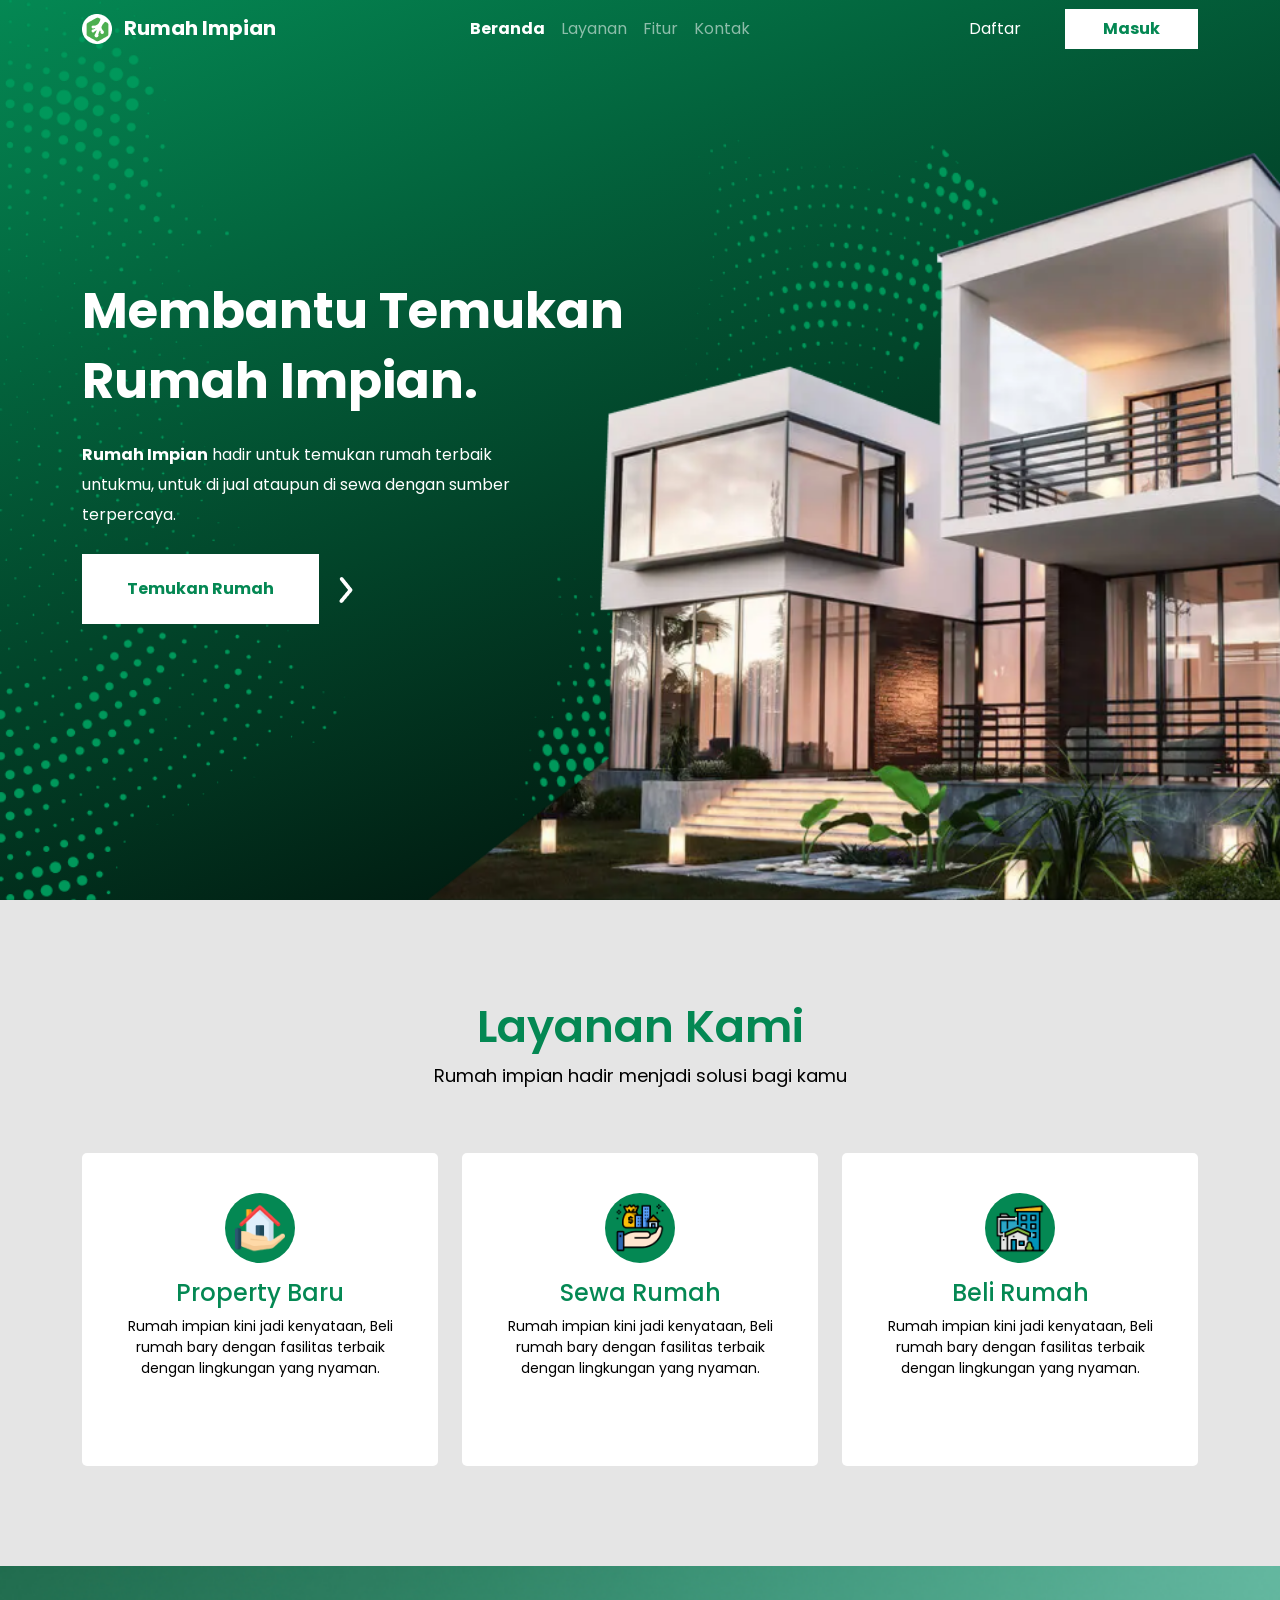
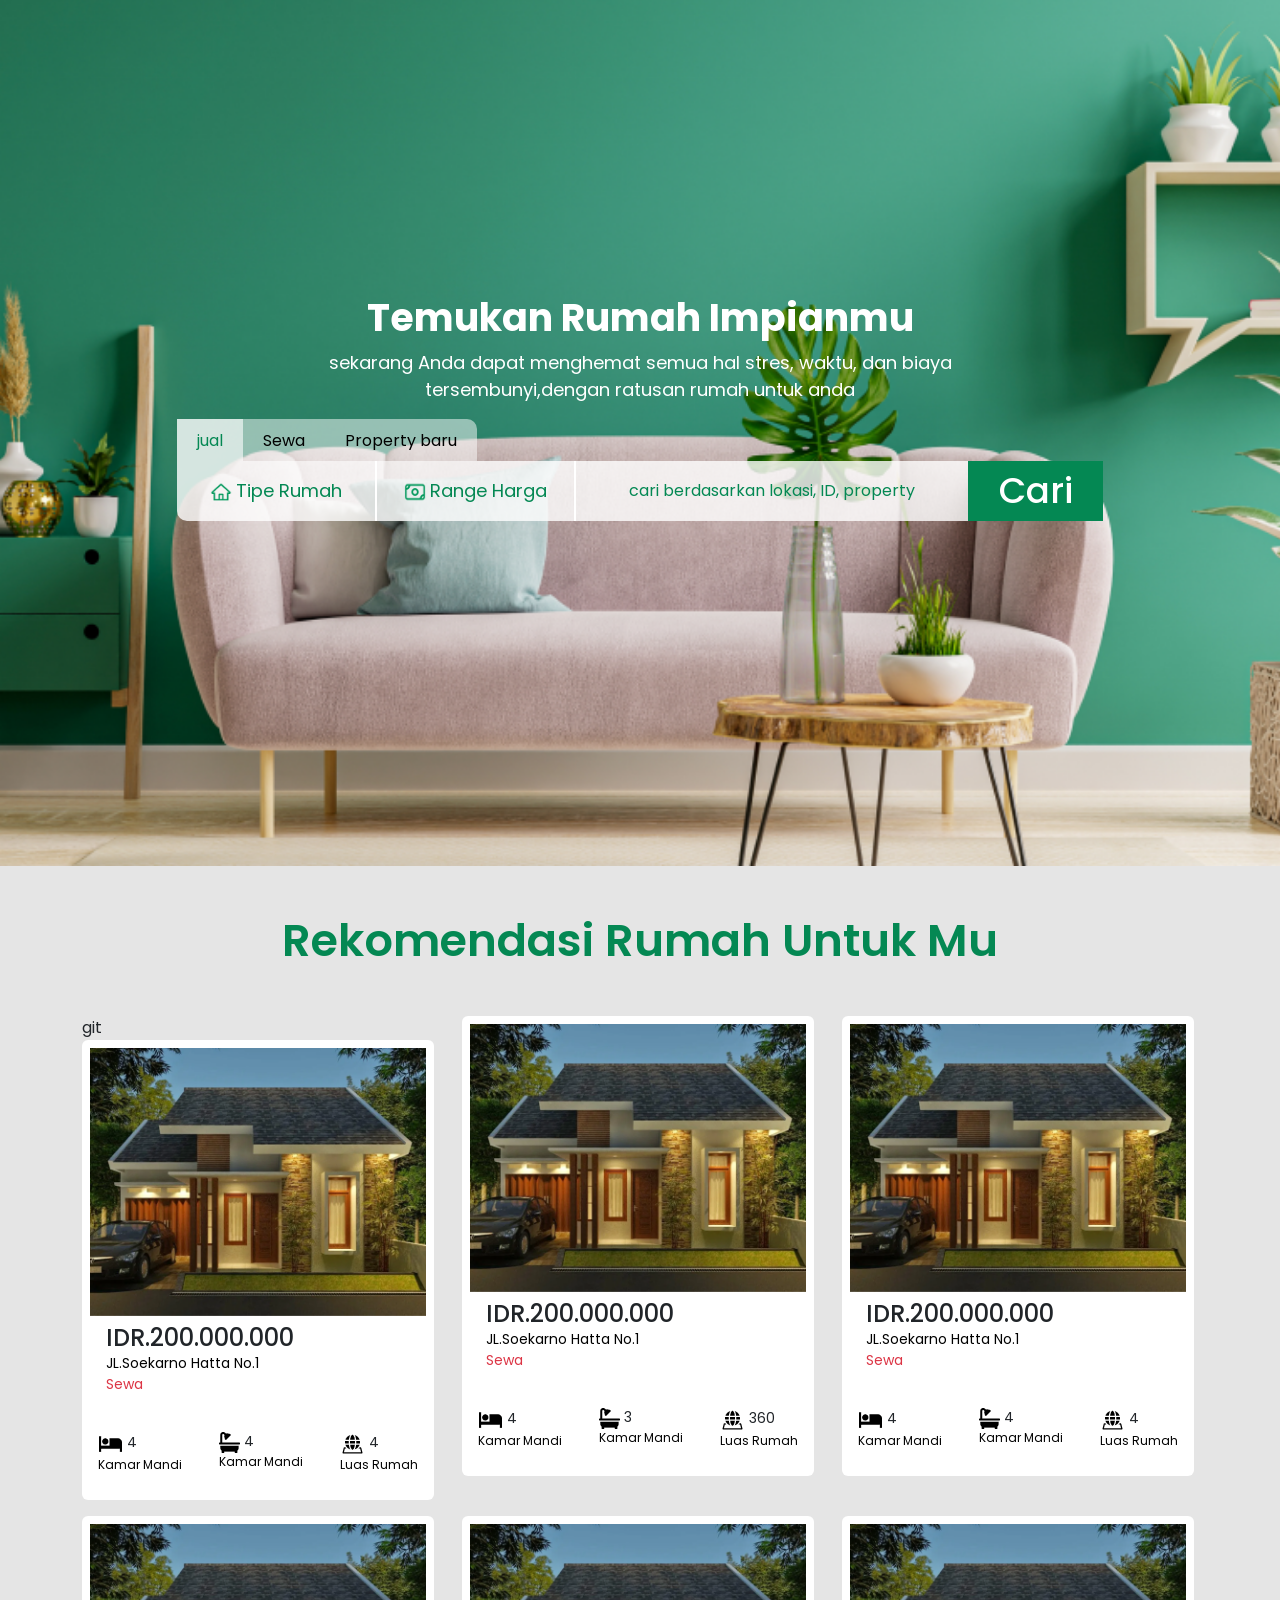
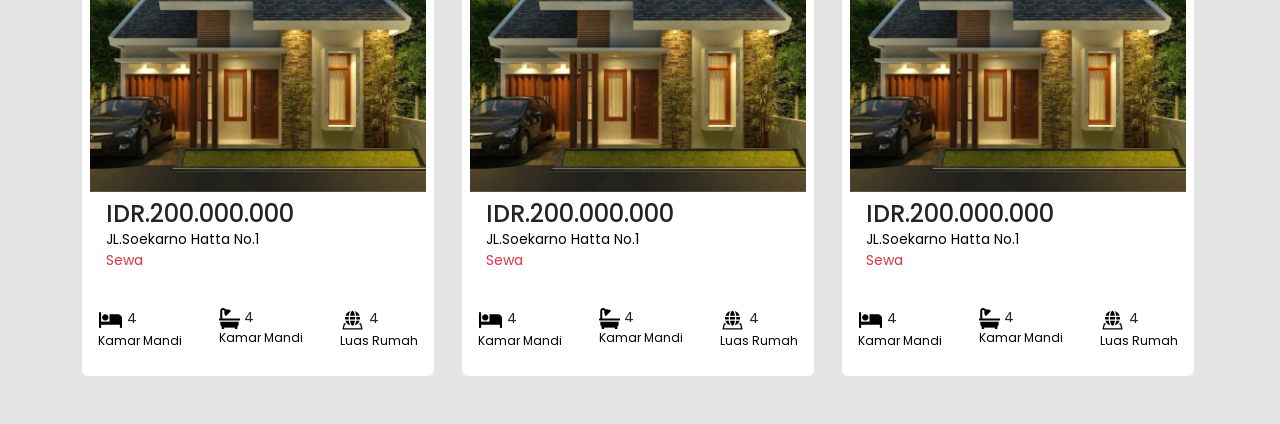
==== commit 5f29d2a9: "update fasilitas card" ====
--- a/index.html
+++ b/index.html
@@ -8,10 +8,9 @@
   <link href="https://cdn.jsdelivr.net/npm/bootstrap@5.3.8/dist/css/bootstrap.min.css" rel="stylesheet"
     integrity="sha384-sRIl4kxILFvY47J16cr9ZwB07vP4J8+LH7qKQnuqkuIAvNWLzeN8tE5YBujZqJLB" crossorigin="anonymous" />
 
-  <link rel="preconnect" href="https://fonts.googleapis.com" />
-  <link rel="preconnect" href="https://fonts.gstatic.com" crossorigin />
-  <link href="https://fonts.googleapis.com/css2?family=Poppins:wght@400;500;700&display=swap" rel="stylesheet" />
-
+  <link rel="preconnect" href="https://fonts.googleapis.com">
+  <link rel="preconnect" href="https://fonts.gstatic.com" crossorigin>
+  <link href="https://fonts.googleapis.com/css2?family=Poppins:wght@400;500;600;700&display=swap" rel="stylesheet">
   <link rel="shortcut icon" href="image/logo rumah impian.png" type="image/x-icon">
 
   <link rel="stylesheet" href="style.css">
@@ -256,7 +255,172 @@
         </div>
       </div>
     </section>
-    <!--end section temukan rumah-->
+
+    <!--section rekomendasi rumah-->
+  <section id="rekomendasi" class="p-5">
+    <div class="container">
+      <div class="row">
+        <div class="col-12 text-center">
+          <h1>Rekomendasi Rumah Untuk Mu</h1>
+
+        </div>
+      </div>
+      <div class="row mt-4">
+        <div class="col-4 mt-3">git 
+          <div class="card p-2 rounded-2" style="width: 22rem;">
+            <img src="image/rumah 2.png" alt="">
+            <div class="card-body">
+              <h4>IDR.200.000.000</h4>
+              <P>JL.Soekarno Hatta No.1 <br><span class="text-danger">Sewa</span></P>
+
+            </div>
+            <div class="card-fasilitas d-flex justify-content-between px-3">
+              <span> <img src="image/sare.png "alt=""> 4
+                <p>Kamar Mandi</p>
+              </span>
+
+              <span> <img src="image/das.png "alt=""> 4
+                <p>Kamar Mandi</p>
+              </span>
+
+              <span> <img src="image/kit.png "alt=""> 4
+                <p>Luas Rumah</p>
+              </span>
+
+            </div>
+          </div>
+        </div>
+
+         <div class="col-4 mt-3">
+          <div class="card p-2 rounded-2" style="width: 22rem;">
+            <img src="image/rumah 2.png" alt="">
+            <div class="card-body">
+              <h4>IDR.200.000.000</h4>
+              <P>JL.Soekarno Hatta No.1 <br><span class="text-danger">Sewa</span></P>
+
+            </div>
+            <div class="card-fasilitas d-flex justify-content-between px-3">
+              <span> <img src="image/sare.png "alt=""> 4
+                <p>Kamar Mandi</p>
+              </span>
+
+              <span> <img src="image/das.png"alt=""> 3
+                <p>Kamar Mandi</p>
+              </span>
+
+              <span> <img src="image/kit.png "alt=""> 360
+                <p>Luas Rumah</p>
+              </span>
+
+            </div>
+          </div>
+        </div>
+        
+         <div class="col-4 mt-3">
+          <div class="card p-2 rounded-2" style="width: 22rem;">
+            <img src="image/rumah 2.png" alt="">
+            <div class="card-body">
+              <h4>IDR.200.000.000</h4>
+              <P>JL.Soekarno Hatta No.1 <br><span class="text-danger">Sewa</span></P>
+
+            </div>
+            <div class="card-fasilitas d-flex justify-content-between px-3">
+              <span> <img src="image/sare.png "alt=""> 4
+                <p>Kamar Mandi</p>
+              </span>
+
+              <span> <img src="image/das.png "alt=""> 4
+                <p>Kamar Mandi</p>
+              </span>
+
+              <span> <img src="image/kit.png "alt=""> 4
+                <p>Luas Rumah</p>
+              </span>
+
+            </div>
+          </div>
+        </div>
+
+        <div class="col-4 mt-3">
+          <div class="card p-2 rounded-2" style="width: 22rem;">
+            <img src="image/rumah 2.png" alt="">
+            <div class="card-body">
+              <h4>IDR.200.000.000</h4>
+              <P>JL.Soekarno Hatta No.1 <br><span class="text-danger">Sewa</span></P>
+
+            </div>
+            <div class="card-fasilitas d-flex justify-content-between px-3">
+              <span> <img src="image/sare.png "alt=""> 4
+                <p>Kamar Mandi</p>
+              </span>
+
+              <span> <img src="image/das.png "alt=""> 4
+                <p>Kamar Mandi</p>
+              </span>
+
+              <span> <img src="image/kit.png "alt=""> 4
+                <p>Luas Rumah</p>
+              </span>
+
+            </div>
+          </div>
+        </div>
+
+        <div class="col-4 mt-3">
+          <div class="card p-2 rounded-2" style="width: 22rem;">
+            <img src="image/rumah 2.png" alt="">
+            <div class="card-body">
+              <h4>IDR.200.000.000</h4>
+              <P>JL.Soekarno Hatta No.1 <br><span class="text-danger">Sewa</span></P>
+
+            </div>
+            <div class="card-fasilitas d-flex justify-content-between px-3">
+              <span> <img src="image/sare.png "alt=""> 4
+                <p>Kamar Mandi</p>
+              </span>
+
+              <span> <img src="image/das.png"alt=""> 4
+                <p>Kamar Mandi</p>
+              </span>
+
+              <span> <img src="image/kit.png "alt=""> 4
+                <p>Luas Rumah</p>
+              </span>
+
+            </div>
+          </div>
+        </div>
+
+        <div class="col-4 mt-3">
+          <div class="card p-2 rounded-2" style="width: 22rem;">
+            <img src="image/rumah 2.png" alt="">
+            <div class="card-body">
+              <h4>IDR.200.000.000</h4>
+              <P>JL.Soekarno Hatta No.1 <br><span class="text-danger">Sewa</span></P>
+
+            </div>
+            <div class="card-fasilitas d-flex justify-content-between px-3">
+              <span> <img src="image/sare.png "alt=""> 4
+                <p>Kamar Mandi</p>
+              </span>
+
+              <span> <img src="image/das.png "alt=""> 4
+                <p>Kamar Mandi</p>
+              </span>
+
+              <span> <img src="image/kit.png "alt=""> 4
+                <p>Luas Rumah</p>
+              </span>
+
+            </div>
+          </div>
+        </div>
+      </div>
+    </div>
+  </section>
+
+  
+    <!--end section rekomendasi rumah-->
 
     <script src="https://cdn.jsdelivr.net/npm/bootstrap@5.3.8/dist/js/bootstrap.bundle.min.js"
       integrity="sha384-FKyoEForCGlyvwx9Hj09JcYn3nv7wiPVlz7YYwJrWVcXK/BmnVDxM+D2scQbITxI"
--- a/style.css
+++ b/style.css
@@ -86,8 +86,8 @@
     width: 100%;
 }
 h1{
-    font-size: 48px;
-    font-weight: 700;
+    font-size: 45px;
+    font-weight: 600;
     color: var(--pr-hijau);
 }
 p{
@@ -253,4 +253,57 @@
 
 
 
-/*end style temukan rumah*/+/*end style temukan rumah*/
+
+
+/* style rekomendasi rumah*/
+
+.card{
+    height: 460px;
+    border: none;
+}
+
+.card-body h4{
+    font-size: 24px;
+    font-weight: 500;
+    line-height: 0.8rem;
+}
+
+.card-body p{
+    font-size: 14px;
+    font-weight: 400;
+}
+
+.card-fasilitas{
+    font-size: 14px;
+    font-weight: 400;
+    position: absolute;
+    left: 0;
+    right: 0;
+    bottom: 10px;
+    padding-top:10px ;
+
+}
+
+.card-fasilitas p{
+    font-size: 12px;
+    font-weight: 400;
+}
+
+.card:hover{
+    background: linear-gradient(160deg, var(--pr-hijau), #05b46e, #000);
+}
+
+.card:hover .card-body h4{
+    color:#fff ;
+}
+
+.card:hover .card-body p{
+    color: #fff;
+}
+.card:hover .card-fasilitas{
+    background-color: #fff;
+
+}
+
+/*end style rekomendasi rumah*/
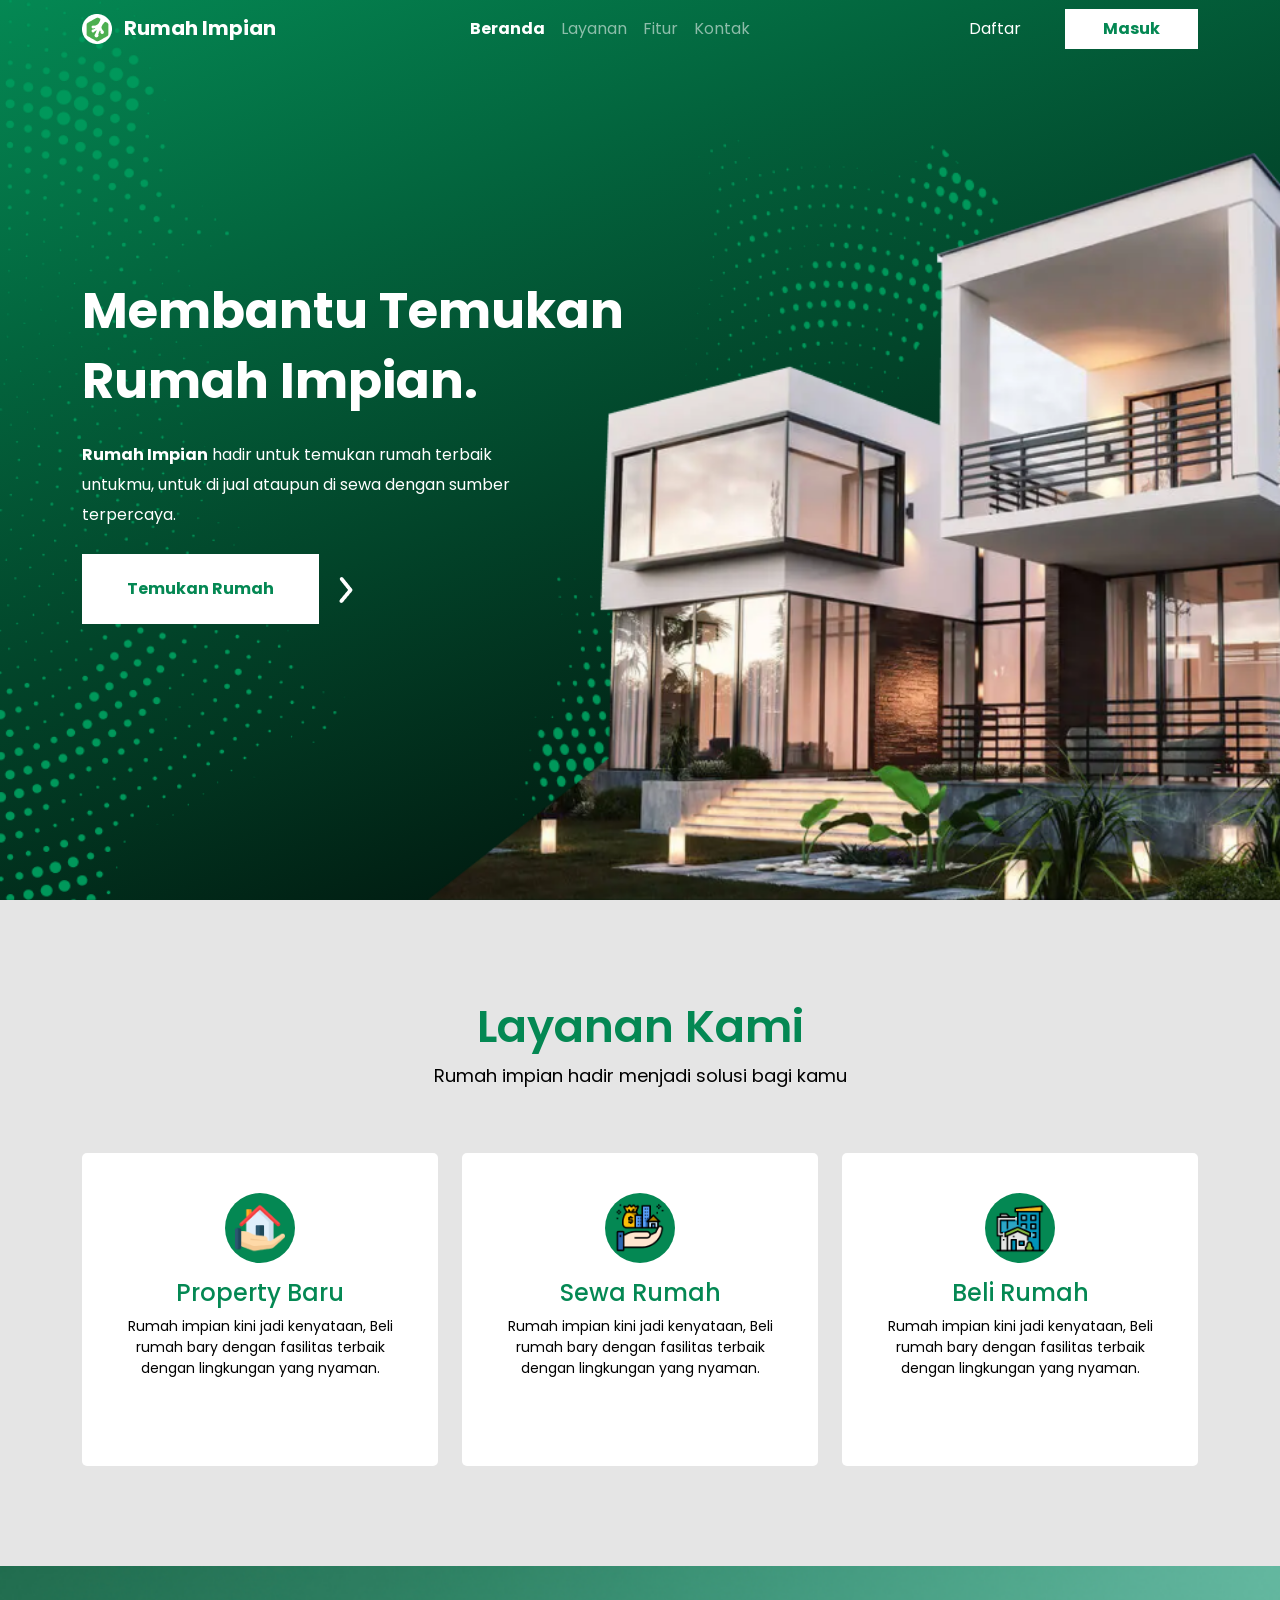
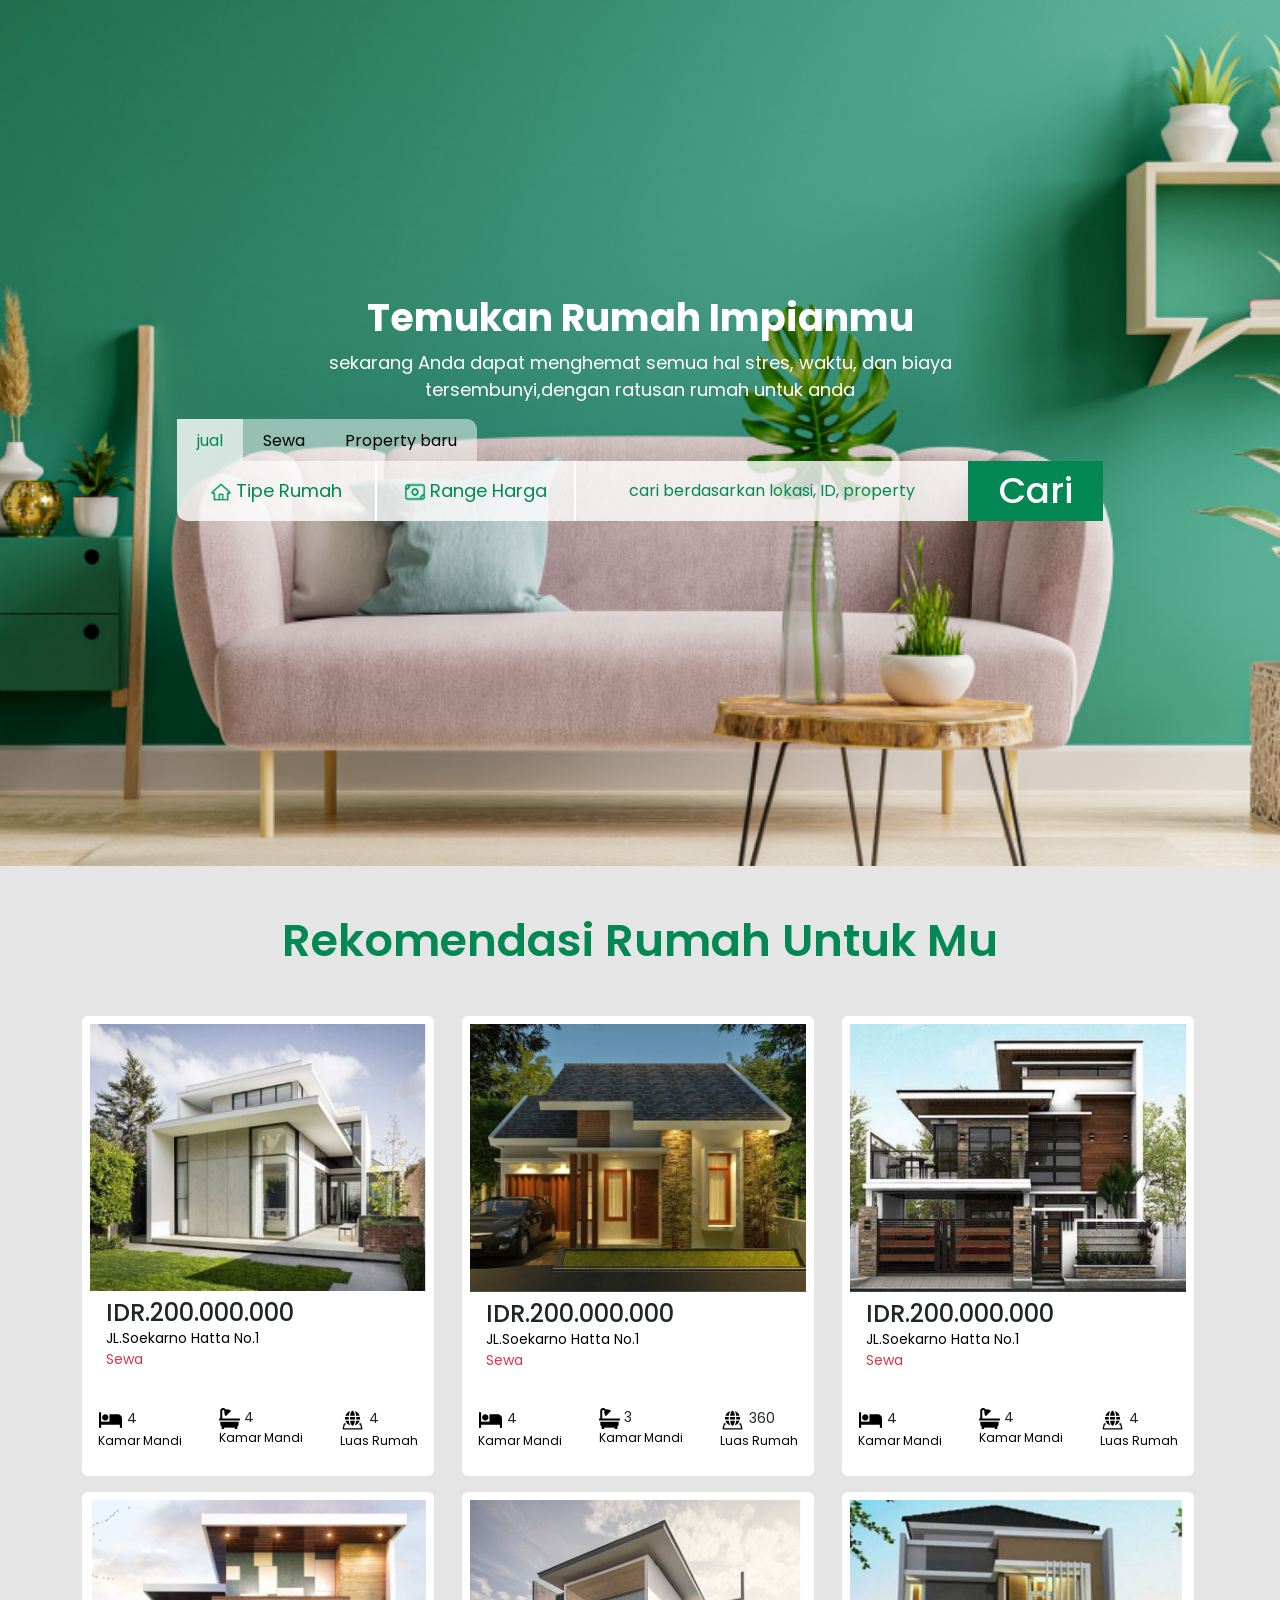
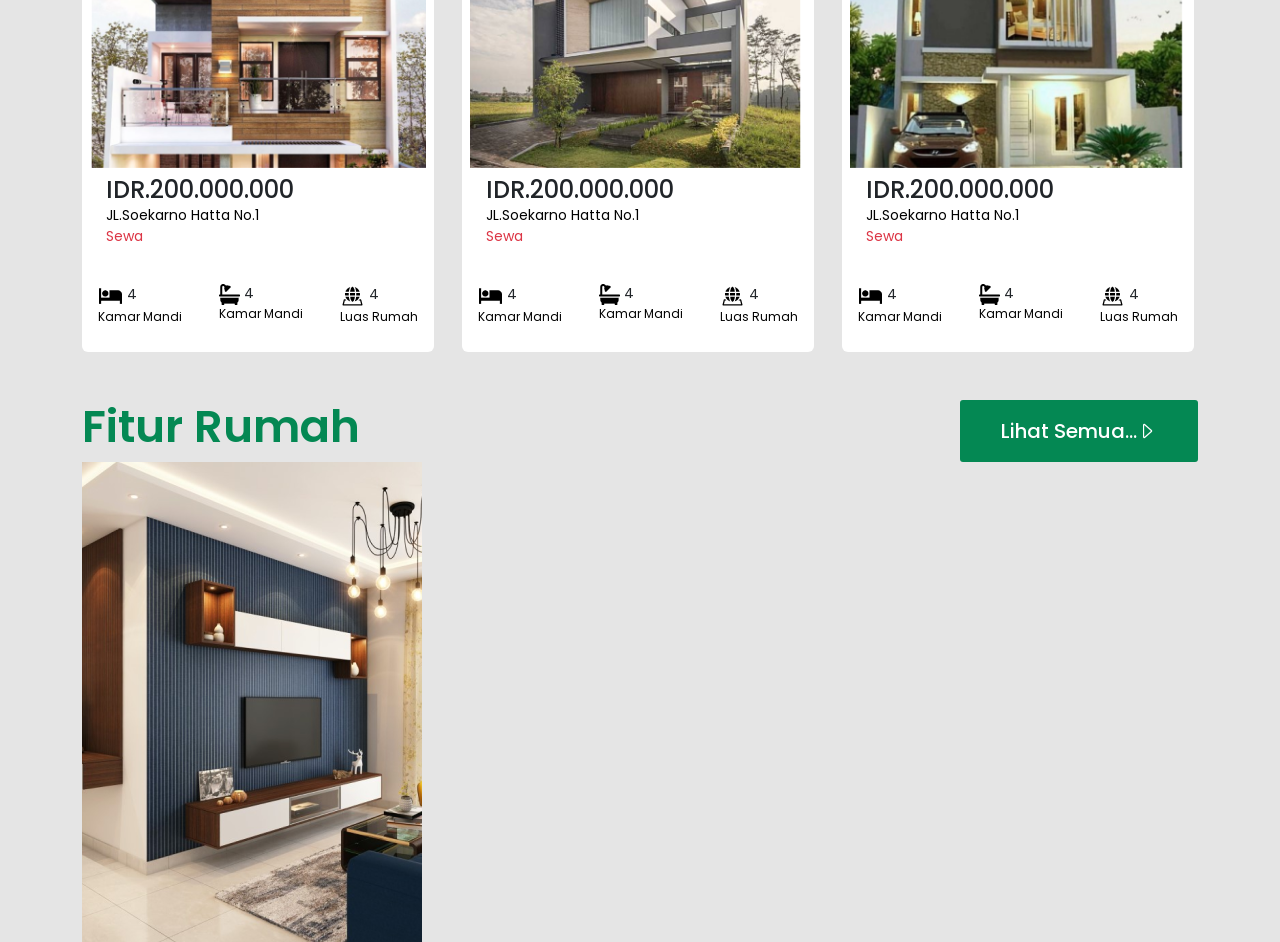
==== commit 6f03b471: "card" ====
--- a/index.html
+++ b/index.html
@@ -14,6 +14,7 @@
   <link rel="shortcut icon" href="image/logo rumah impian.png" type="image/x-icon">
 
   <link rel="stylesheet" href="style.css">
+  <link rel="stylesheet" href="https://cdn.jsdelivr.net/npm/bootstrap-icons@1.13.1/font/bootstrap-icons.min.css">
 </head>
 
 <body>
@@ -266,9 +267,9 @@
         </div>
       </div>
       <div class="row mt-4">
-        <div class="col-4 mt-3">git 
-          <div class="card p-2 rounded-2" style="width: 22rem;">
-            <img src="image/rumah 2.png" alt="">
+        <div class="col-4 mt-3">
+          <div class="card p-2 rounded-2" style="width: 22rem;">
+            <img src="image/1.png" alt="">
             <div class="card-body">
               <h4>IDR.200.000.000</h4>
               <P>JL.Soekarno Hatta No.1 <br><span class="text-danger">Sewa</span></P>
@@ -318,7 +319,7 @@
         
          <div class="col-4 mt-3">
           <div class="card p-2 rounded-2" style="width: 22rem;">
-            <img src="image/rumah 2.png" alt="">
+            <img src="image/rumah 3.png" alt="">
             <div class="card-body">
               <h4>IDR.200.000.000</h4>
               <P>JL.Soekarno Hatta No.1 <br><span class="text-danger">Sewa</span></P>
@@ -343,7 +344,7 @@
 
         <div class="col-4 mt-3">
           <div class="card p-2 rounded-2" style="width: 22rem;">
-            <img src="image/rumah 2.png" alt="">
+            <img src="image/rumah 4.png" alt="">
             <div class="card-body">
               <h4>IDR.200.000.000</h4>
               <P>JL.Soekarno Hatta No.1 <br><span class="text-danger">Sewa</span></P>
@@ -368,7 +369,7 @@
 
         <div class="col-4 mt-3">
           <div class="card p-2 rounded-2" style="width: 22rem;">
-            <img src="image/rumah 2.png" alt="">
+            <img src="image/rumah 5.png" alt="">
             <div class="card-body">
               <h4>IDR.200.000.000</h4>
               <P>JL.Soekarno Hatta No.1 <br><span class="text-danger">Sewa</span></P>
@@ -393,7 +394,7 @@
 
         <div class="col-4 mt-3">
           <div class="card p-2 rounded-2" style="width: 22rem;">
-            <img src="image/rumah 2.png" alt="">
+            <img src="image/rumah 6.png" alt="">
             <div class="card-body">
               <h4>IDR.200.000.000</h4>
               <P>JL.Soekarno Hatta No.1 <br><span class="text-danger">Sewa</span></P>
@@ -411,7 +412,13 @@
               <span> <img src="image/kit.png "alt=""> 4
                 <p>Luas Rumah</p>
               </span>
-
+            
+          
+
+            
+
+          
+              </div>
             </div>
           </div>
         </div>
@@ -421,6 +428,39 @@
 
   
     <!--end section rekomendasi rumah-->
+
+
+    <!-- fitur -->
+     <section id="fitur">
+      <div class="container">
+        <div class="row">
+          <div class="col-6">
+            <h1>Fitur Rumah</h1>
+
+          </div>
+          <div class="col-6 d-flex justify-content-end">
+            <button class="btn-lihat">Lihat Semua...<i class="bi bi-caret-right"></i></button>
+          </div>
+        </div>
+      </div>
+      <div class="container">
+        <div class="card-fitur position-relative">
+          <img src="image/slider1.png" alt="">
+          <div class="overlay position-absolute start-0 end-0 top-0 bottom-0">
+            <div class="position-absolute top-50 start-50 translate-middle text-center w-100">
+              <h5>kamar Tidur</h5>
+              <span>Rumah Minimalis Type-A2</span>
+              <h4>IDR.200jt</h4>
+              <button class="btn-lr">Lihat Rumah</button>
+            </div>
+          </div>
+        </div>
+      </div>
+     </section>
+
+    <!--end fitur -->
+
+  
 
     <script src="https://cdn.jsdelivr.net/npm/bootstrap@5.3.8/dist/js/bootstrap.bundle.min.js"
       integrity="sha384-FKyoEForCGlyvwx9Hj09JcYn3nv7wiPVlz7YYwJrWVcXK/BmnVDxM+D2scQbITxI"
--- a/style.css
+++ b/style.css
@@ -306,4 +306,68 @@
 
 }
 
-/*end style rekomendasi rumah*/+/*end style rekomendasi rumah*/
+
+/*style fitur*/
+.btn-lihat{
+    border: none;
+    background-color: var(--pr-hijau);
+    font-size: 20px;
+    font-weight: 500;
+    color: #fff;
+    width: 238px;
+    border-radius: 3px;
+
+
+
+}
+
+.overlay h5{
+    font-size: 36px;
+    font-weight: 500;
+    color: #fff;
+
+}
+
+.overlay h4{
+    font-size: 24px;
+    font-weight: 500;
+    color: #fff;
+}
+
+.overlay span{
+    font-size: 12px;
+    font-weight: 400px;
+    color: #fff;
+}
+
+.btn-lr{
+    border: none;
+    background-color: var(--pr-hijau);
+    border-radius: 3px;
+    width: 150px;
+    height: 45px;
+    font-size: 18px;
+    font-weight: 500;
+    color: #fff;
+}
+
+.card-fitur{
+    width: 340px;
+    height: 480px;
+  
+}
+
+.overlay{
+  background: rgba(0, 0, 0, 0.5);
+  opacity: 0;
+}
+
+.card-fitur .overlay:hover{
+    opacity: 1;
+    transition: all ease-in-out .3s;
+
+}
+
+
+/*end style fitur*/
